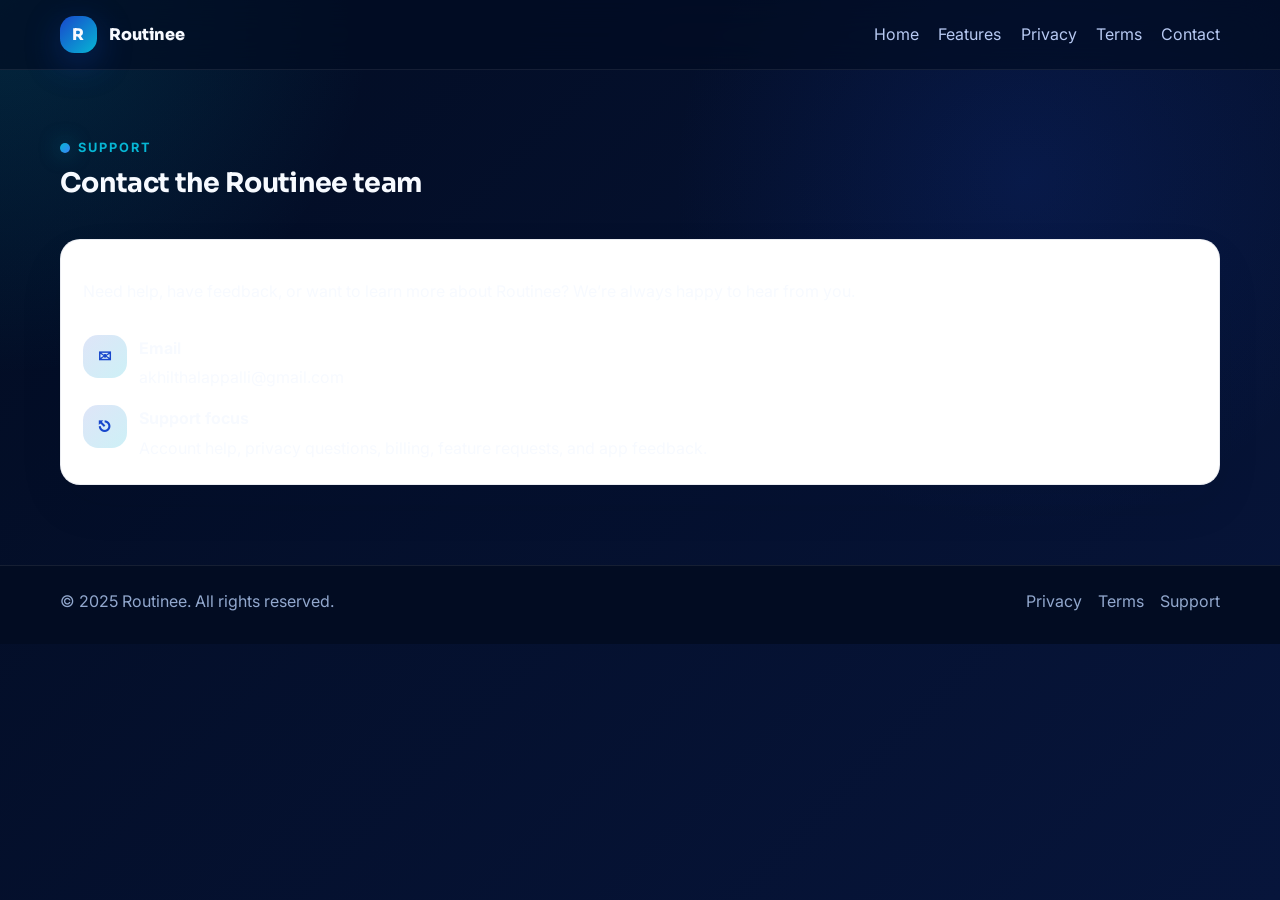
==== contact.html @ bcd4e1c2 "Initial commit" ====
<!DOCTYPE html>
<html lang="en">
  <head>
    <meta charset="UTF-8" />
    <meta name="viewport" content="width=device-width, initial-scale=1.0" />
    <title>Routinee — Contact</title>
    <link rel="preconnect" href="https://fonts.googleapis.com" />
    <link rel="preconnect" href="https://fonts.gstatic.com" crossorigin />
    <link href="https://fonts.googleapis.com/css2?family=Inter:wght@400;500;600;700;800&family=Sora:wght@600;700;800&display=swap" rel="stylesheet" />
    <link rel="stylesheet" href="style.css" />
  </head>
  <body>
    <header class="site-header">
      <div class="container nav">
        <a class="brand" href="index.html"><span class="brand-mark">R</span><span>Routinee</span></a>
        <button class="menu-toggle" aria-label="Toggle menu" aria-expanded="false">☰</button>
        <nav class="nav-links">
          <a href="index.html">Home</a>
          <a href="features.html">Features</a>
          <a href="privacy.html">Privacy</a>
          <a href="terms.html">Terms</a>
          <a href="contact.html">Contact</a>
        </nav>
      </div>
    </header>

    <main class="page-shell">
      <section class="container">
        <div class="section-head reveal">
          <div>
            <span class="eyebrow">Support</span>
            <h2>Contact the Routinee team</h2>
          </div>
        </div>
        <div class="contact-card reveal">
          <p>Need help, have feedback, or want to learn more about Routinee? We’re always happy to hear from you.</p>
          <div class="contact-item">
            <span class="icon-bubble">✉</span>
            <div>
              <strong>Email</strong>
              <a href="mailto:akhilthalappalli@gmail.com">akhilthalappalli@gmail.com</a>
            </div>
          </div>
          <div class="contact-item">
            <span class="icon-bubble">⎋</span>
            <div>
              <strong>Support focus</strong>
              <span>Account help, privacy questions, billing, feature requests, and app feedback.</span>
            </div>
          </div>
        </div>
      </section>
    </main>

    <footer class="footer">
      <div class="container footer-row">
        <div>© 2025 Routinee. All rights reserved.</div>
        <div class="footer-links"><a href="privacy.html">Privacy</a><a href="terms.html">Terms</a><a href="contact.html">Support</a></div>
      </div>
    </footer>

    <script src="script.js"></script>
  </body>
</html>
---- style.css ----
:root {
  --navy-950: #020c22;
  --navy-900: #07153b;
  --navy-800: #0a2156;
  --blue-700: #1847cc;
  --blue-500: #3b82f6;
  --cyan-500: #06b6d4;
  --sky: #f0f4ff;
  --text: #f7faff;
  --muted: #b7c9f2;
  --panel: rgba(255,255,255,0.1);
  --panel-strong: rgba(255,255,255,0.16);
  --border: rgba(255,255,255,0.16);
  --shadow: 0 25px 70px rgba(2,12,34,0.26);
}

* { box-sizing: border-box; }
html { scroll-behavior: smooth; }
body {
  margin: 0;
  font-family: 'Inter', sans-serif;
  color: var(--text);
  background:
    radial-gradient(circle at top left, rgba(6,182,212,0.16), transparent 24%),
    radial-gradient(circle at 80% 20%, rgba(24,71,204,0.16), transparent 28%),
    linear-gradient(135deg, var(--navy-950), var(--navy-900));
  line-height: 1.7;
  min-height: 100vh;
}
a { color: inherit; text-decoration: none; }
img { display: block; max-width: 100%; }
button { font: inherit; }
.container { width: min(1160px, calc(100% - 2rem)); margin: 0 auto; }
.section { padding: 5.5rem 0; }
.section-head { display: flex; justify-content: space-between; align-items: end; gap: 1rem; margin-bottom: 2rem; }
.section-head h2 { margin: 0; font-family: 'Sora', sans-serif; font-size: clamp(1.5rem, 2.1vw, 2.1rem); letter-spacing: -0.025em; }
.eyebrow {
  display: inline-flex; align-items: center; gap: 0.5rem;
  font-size: 0.8rem; letter-spacing: 0.16em; text-transform: uppercase;
  color: var(--cyan-500); font-weight: 700;
}
.eyebrow::before {
  content: ''; width: 10px; height: 10px; border-radius: 999px;
  background: linear-gradient(135deg, var(--cyan-500), var(--blue-500));
  box-shadow: 0 0 20px rgba(6,182,212,0.5);
}
.site-header {
  position: sticky; top: 0; z-index: 1000;
  backdrop-filter: blur(20px);
  background: rgba(2,12,34,0.68);
  border-bottom: 1px solid rgba(255,255,255,0.08);
}
.nav {
  display: flex; align-items: center; justify-content: space-between; gap: 1rem;
  padding: 1rem 0;
}
.brand { display: flex; align-items: center; gap: 0.75rem; font-weight: 800; font-family: 'Sora', sans-serif; }
.brand-mark {
  width: 2.3rem; height: 2.3rem; border-radius: 0.9rem; display: grid; place-items: center;
  background: linear-gradient(135deg, var(--blue-700), var(--cyan-500));
  box-shadow: 0 10px 35px rgba(24,71,204,0.35);
}
.nav-links { display: flex; gap: 1.2rem; color: var(--muted); align-items: center; }
.nav-links a:hover, .nav-links a:focus-visible { color: white; }
.menu-toggle { display: none; border: 0; background: transparent; color: white; font-size: 1.15rem; }
.hero {
  position: relative; overflow: hidden; min-height: 100vh; display: grid; align-items: center;
  background:
    radial-gradient(circle at 16% 18%, rgba(6,182,212,0.18), transparent 25%),
    radial-gradient(circle at 86% 8%, rgba(59,130,246,0.18), transparent 28%),
    linear-gradient(145deg, rgba(2,12,34,0.98), rgba(10,33,86,0.95));
}
.hero::before, .hero::after {
  content: ''; position: absolute; border-radius: 50%; filter: blur(1px); pointer-events: none; opacity: 0.8;
  animation: floatOrb 16s ease-in-out infinite alternate;
}
.hero::before {
  width: 30rem; height: 30rem; left: -10rem; top: -5rem;
  background: radial-gradient(circle, rgba(59,130,246,0.28), transparent 64%);
}
.hero::after {
  width: 22rem; height: 22rem; right: -8rem; bottom: 1rem;
  background: radial-gradient(circle, rgba(6,182,212,0.22), transparent 65%);
  animation-duration: 19s;
}
.hero-grid {
  position: relative; z-index: 2; display: grid; gap: 2rem; align-items: center; padding: 5rem 0 5.7rem;
}
.hero-copy h1 {
  margin: 0.2rem 0 1rem; font-family: 'Sora', sans-serif; font-size: clamp(3rem, 7vw, 5.6rem);
  line-height: 0.95; letter-spacing: -0.045em;
}
.hero-copy p { margin: 0; font-size: clamp(1.02rem, 2.2vw, 1.24rem); max-width: 44rem; color: var(--muted); }
.hero-actions { display: flex; flex-wrap: wrap; gap: 1rem; margin-top: 1.8rem; }
.btn {
  display: inline-flex; align-items: center; justify-content: center; gap: 0.75rem;
  padding: 0.95rem 1.25rem; border-radius: 999px; border: 1px solid transparent;
  font-weight: 700; transition: transform 180ms ease, box-shadow 180ms ease, border-color 180ms ease;
}
.btn:hover { transform: translateY(-2px); }
.btn-primary {
  color: white; background: linear-gradient(135deg, var(--blue-700), var(--cyan-500));
  box-shadow: 0 20px 45px rgba(24,71,204,0.28);
}
.btn-secondary {
  color: white; background: rgba(255,255,255,0.06); border-color: rgba(255,255,255,0.14);
}
.play-badge {
  display: inline-flex; align-items: center; gap: 0.8rem; padding: 0.85rem 1rem;
  border-radius: 999px; background: linear-gradient(135deg, rgba(255,255,255,0.12), rgba(255,255,255,0.04));
  border: 1px solid rgba(255,255,255,0.12);
  box-shadow: inset 0 1px 0 rgba(255,255,255,0.14), 0 16px 40px rgba(2,12,34,0.22);
}
.play-icon {
  width: 2.25rem; height: 2.25rem; border-radius: 50%; display: grid; place-items: center;
  background: linear-gradient(135deg, var(--blue-700), var(--cyan-500));
}
.hero-panel {
  position: relative; border-radius: 1.6rem; padding: 1rem; background: linear-gradient(145deg, rgba(255,255,255,0.13), rgba(255,255,255,0.04));
  border: 1px solid var(--border); box-shadow: var(--shadow); backdrop-filter: blur(16px);
}
.hero-panel::before {
  content: ''; position: absolute; inset: -1px; border-radius: inherit; padding: 1px;
  background: linear-gradient(135deg, rgba(255,255,255,0.25), transparent 40%, rgba(6,182,212,0.22));
  -webkit-mask: linear-gradient(#fff 0 0) content-box, linear-gradient(#fff 0 0);
  -webkit-mask-composite: xor; mask-composite: exclude;
}
.hero-screen {
  background: linear-gradient(180deg, rgba(255,255,255,0.07), rgba(255,255,255,0.03));
  border-radius: 1.2rem; overflow: hidden; border: 1px solid rgba(255,255,255,0.08);
}
.screen-top { padding: 1rem 1.1rem; border-bottom: 1px solid rgba(255,255,255,0.08); color: var(--muted); }
.screen-body { padding: 1rem; display: grid; gap: 0.8rem; }
.stat-card {
  border-radius: 1rem; padding: 0.95rem; background: rgba(255,255,255,0.08); border: 1px solid rgba(255,255,255,0.08);
}
.stat-card strong { display: block; margin-bottom: 0.2rem; }
.stat-card small { color: var(--muted); }
.floating-chip {
  position: absolute; right: -0.8rem; bottom: -0.8rem; width: 8.2rem; padding: 0.9rem; border-radius: 1rem;
  background: rgba(255,255,255,0.14); border: 1px solid rgba(255,255,255,0.12); backdrop-filter: blur(14px);
  box-shadow: 0 20px 45px rgba(2,12,34,0.2);
}
.dot-grid {
  position: absolute; inset: 0; background-image: radial-gradient(rgba(255,255,255,0.16) 1px, transparent 1px);
  background-size: 16px 16px; mask-image: linear-gradient(180deg, rgba(0,0,0,0.55), transparent 90%); opacity: 0.35; pointer-events: none;
}
.surface { background: var(--sky); color: var(--navy-950); }
.surface .section-head h2, .surface .section-head p, .surface .card h3, .surface .card p, .surface .legal-card h3, .surface .legal-card p, .surface .legal-card li, .surface .contact-card p, .surface .contact-card span { color: var(--navy-950); }
.grid { display: grid; gap: 1rem; }
.card, .legal-card, .contact-card {
  background: white; border: 1px solid rgba(10,33,86,0.08); border-radius: 1.25rem; padding: 1.4rem;
  box-shadow: 0 20px 50px rgba(2,12,34,0.06);
}
.card { position: relative; overflow: hidden; }
.card::before {
  content: ''; position: absolute; inset: auto auto -24px -20px; width: 120px;height: 120px; background: radial-gradient(circle, rgba(6,182,212,0.16), transparent 64%);
}
.card h3 { margin: 0.4rem 0 0.5rem; font-family: 'Sora', sans-serif; font-size: 1.1rem; }
.card p { margin: 0; color: #496081; }
.icon-bubble {
  width: 2.7rem; height: 2.7rem; border-radius: 0.95rem; display: grid; place-items: center;
  background: linear-gradient(135deg, rgba(24,71,204,0.14), rgba(6,182,212,0.2)); color: var(--blue-700); font-weight: 800;
}
.page-shell { padding: 4rem 0 5rem; }
.page-hero {
  padding: 3.6rem 0 2rem; position: relative; overflow: hidden;
}
.page-hero .hero-copy { max-width: 720px; }
.page-hero::before {
  content: ''; position: absolute; inset: auto auto -80px -80px; width: 240px; height: 240px; border-radius: 50%;
  background: radial-gradient(circle, rgba(6,182,212,0.18), transparent 62%);
}
.page-panel {
  margin-top: 1.4rem; padding: 1.4rem; border-radius: 1.4rem; background: rgba(255,255,255,0.08); border: 1px solid rgba(255,255,255,0.1);
  backdrop-filter: blur(16px);
}
.legal-card h3 { margin-top: 0; margin-bottom: 0.7rem; font-family: 'Sora', sans-serif; }
.legal-card h4 { margin: 1rem 0 0.4rem; color: var(--navy-900); }
.legal-card p, .legal-card li { color: #3e5167; }
.legal-card ul, .legal-card ol { padding-left: 1.2rem; }
.legal-card li + li { margin-top: 0.45rem; }
.contact-card { display: grid; gap: 0.85rem; }
.contact-item { display: flex; gap: 0.8rem; align-items: start; }
.contact-item strong { display: block; margin-bottom: 0.15rem; }
.footer {
  padding: 1.35rem 0 1.8rem; color: #92a8ce; border-top: 1px solid rgba(255,255,255,0.08); background: var(--navy-950);
}
.footer-row { display: flex; flex-wrap: wrap; justify-content: space-between; gap: 0.8rem; align-items: center; }
.footer-links { display: flex; flex-wrap: wrap; gap: 1rem; }
.reveal { opacity: 0; transform: translateY(24px); transition: opacity 600ms ease, transform 600ms ease; }
.reveal.is-visible { opacity: 1; transform: translateY(0); }
@keyframes floatOrb { from { transform: translate3d(0,0,0) scale(1); } to { transform: translate3d(24px,-20px,0) scale(1.04); } }
@media (min-width: 760px) {
  .hero-grid { grid-template-columns: 1.05fr 0.95fr; }
  .grid-2 { grid-template-columns: repeat(2, minmax(0, 1fr)); }
  .grid-3 { grid-template-columns: repeat(3, minmax(0, 1fr)); }
}
@media (max-width: 760px) {
  .menu-toggle { display: inline-grid; place-items: center; }
  .nav-links {
    position: absolute; top: 100%; left: 1rem; right: 1rem; display: none; flex-direction: column; align-items: flex-start;
    padding: 1rem; background: rgba(2,12,34,0.97); border: 1px solid rgba(255,255,255,0.12); border-radius: 1rem; box-shadow: var(--shadow);
  }
  .nav-links.is-open { display: flex; }
  .hero { min-height: auto; }
  .hero-grid { padding-top: 3.8rem; }
}
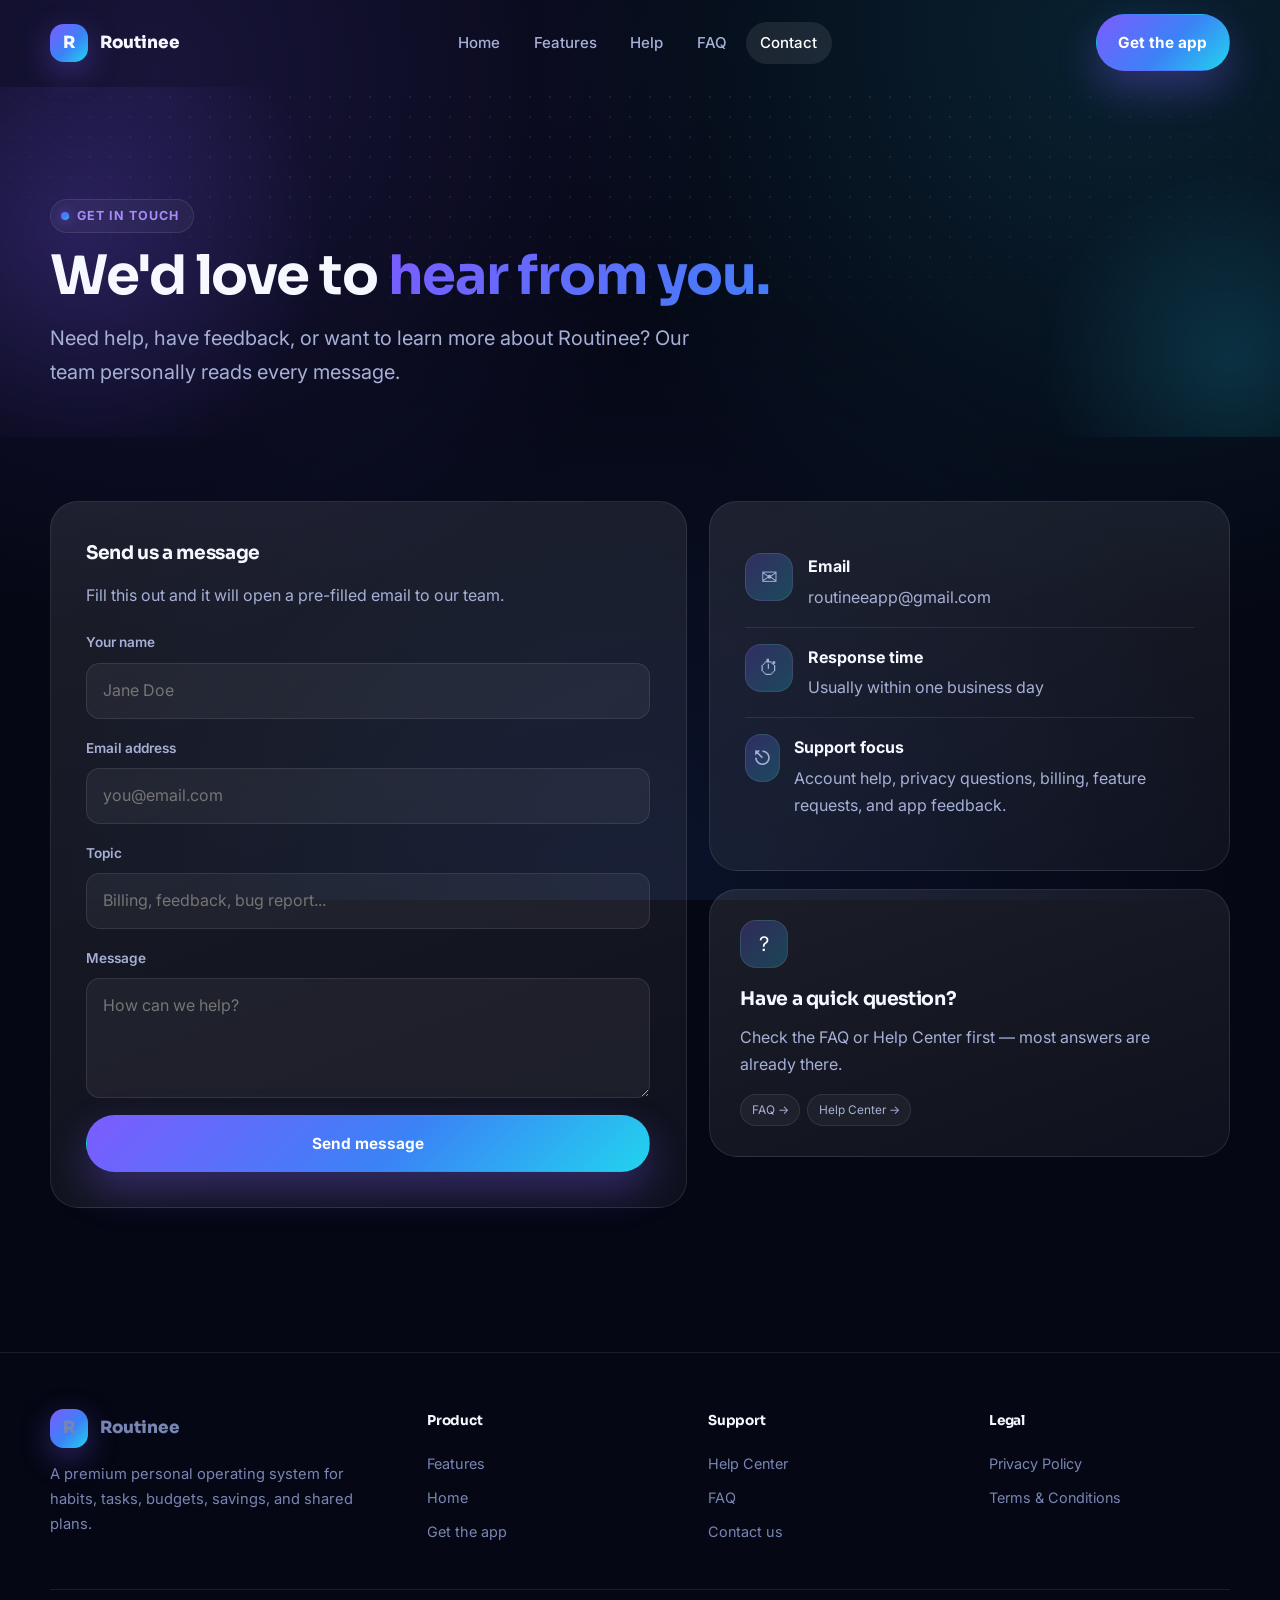
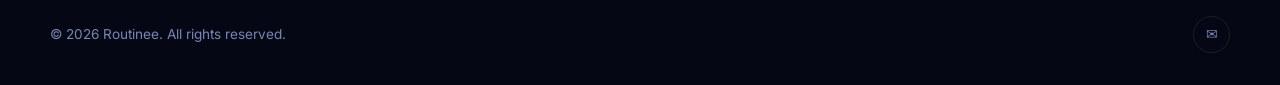
==== commit 2c969c79: "new" ====
--- a/contact.html
+++ b/contact.html
@@ -3,6 +3,7 @@
   <head>
     <meta charset="UTF-8" />
     <meta name="viewport" content="width=device-width, initial-scale=1.0" />
+    <meta name="description" content="Contact the Routinee team for support, feedback, or feature requests." />
     <title>Routinee — Contact</title>
     <link rel="preconnect" href="https://fonts.googleapis.com" />
     <link rel="preconnect" href="https://fonts.gstatic.com" crossorigin />
@@ -10,42 +11,99 @@
     <link rel="stylesheet" href="style.css" />
   </head>
   <body>
+    <div class="scroll-progress"></div>
+
     <header class="site-header">
       <div class="container nav">
         <a class="brand" href="index.html"><span class="brand-mark">R</span><span>Routinee</span></a>
-        <button class="menu-toggle" aria-label="Toggle menu" aria-expanded="false">☰</button>
         <nav class="nav-links">
           <a href="index.html">Home</a>
           <a href="features.html">Features</a>
-          <a href="privacy.html">Privacy</a>
-          <a href="terms.html">Terms</a>
+          <a href="help.html">Help</a>
+          <a href="faq.html">FAQ</a>
           <a href="contact.html">Contact</a>
         </nav>
+        <div class="nav-cta">
+          <a class="btn btn-primary" href="contact.html">Get the app</a>
+        </div>
+        <button class="menu-toggle" aria-label="Toggle menu" aria-expanded="false"><span></span></button>
       </div>
     </header>
 
     <main class="page-shell">
-      <section class="container">
-        <div class="section-head reveal">
-          <div>
-            <span class="eyebrow">Support</span>
-            <h2>Contact the Routinee team</h2>
+      <section class="page-hero">
+        <span class="hero-orb o1"></span>
+        <span class="hero-orb o2"></span>
+        <div class="dot-grid"></div>
+        <div class="container">
+          <div class="hero-copy reveal">
+            <span class="eyebrow">Get in touch</span>
+            <h1>We'd love to <span class="gradient-text">hear from you.</span></h1>
+            <p class="lede">Need help, have feedback, or want to learn more about Routinee? Our team personally reads every message.</p>
           </div>
         </div>
-        <div class="contact-card reveal">
-          <p>Need help, have feedback, or want to learn more about Routinee? We’re always happy to hear from you.</p>
-          <div class="contact-item">
-            <span class="icon-bubble">✉</span>
-            <div>
-              <strong>Email</strong>
-              <a href="mailto:akhilthalappalli@gmail.com">akhilthalappalli@gmail.com</a>
+      </section>
+
+      <section class="section section-tight">
+        <div class="container">
+          <div class="contact-grid">
+            <div class="legal-card reveal">
+              <h3>Send us a message</h3>
+              <p style="color:var(--muted); margin:0 0 1.4rem;">Fill this out and it will open a pre-filled email to our team.</p>
+              <form id="contactForm" action="mailto:routineeapp@gmail.com" method="post" enctype="text/plain">
+                <div class="form-field">
+                  <label for="name">Your name</label>
+                  <input id="name" name="name" type="text" placeholder="Jane Doe" required />
+                </div>
+                <div class="form-field">
+                  <label for="email">Email address</label>
+                  <input id="email" name="email" type="email" placeholder="you@email.com" required />
+                </div>
+                <div class="form-field">
+                  <label for="topic">Topic</label>
+                  <input id="topic" name="topic" type="text" placeholder="Billing, feedback, bug report..." />
+                </div>
+                <div class="form-field">
+                  <label for="message">Message</label>
+                  <textarea id="message" name="message" placeholder="How can we help?" required></textarea>
+                </div>
+                <button class="btn btn-primary btn-block" type="submit">Send message</button>
+              </form>
             </div>
-          </div>
-          <div class="contact-item">
-            <span class="icon-bubble">⎋</span>
-            <div>
-              <strong>Support focus</strong>
-              <span>Account help, privacy questions, billing, feature requests, and app feedback.</span>
+
+            <div class="reveal" style="--delay:80ms; display:grid; gap:1.1rem; align-content:start;">
+              <div class="contact-card">
+                <div class="contact-item">
+                  <span class="icon-bubble">✉</span>
+                  <div>
+                    <strong>Email</strong>
+                    <a href="mailto:routineeapp@gmail.com">routineeapp@gmail.com</a>
+                  </div>
+                </div>
+                <div class="contact-item">
+                  <span class="icon-bubble">⏱</span>
+                  <div>
+                    <strong>Response time</strong>
+                    <span>Usually within one business day</span>
+                  </div>
+                </div>
+                <div class="contact-item">
+                  <span class="icon-bubble">⎋</span>
+                  <div>
+                    <strong>Support focus</strong>
+                    <span>Account help, privacy questions, billing, feature requests, and app feedback.</span>
+                  </div>
+                </div>
+              </div>
+              <div class="card">
+                <div class="icon-bubble">?</div>
+                <h3>Have a quick question?</h3>
+                <p>Check the FAQ or Help Center first — most answers are already there.</p>
+                <div class="tag-row">
+                  <a class="tag" href="faq.html">FAQ →</a>
+                  <a class="tag" href="help.html">Help Center →</a>
+                </div>
+              </div>
             </div>
           </div>
         </div>
@@ -53,9 +111,34 @@
     </main>
 
     <footer class="footer">
-      <div class="container footer-row">
-        <div>© 2025 Routinee. All rights reserved.</div>
-        <div class="footer-links"><a href="privacy.html">Privacy</a><a href="terms.html">Terms</a><a href="contact.html">Support</a></div>
+      <div class="container">
+        <div class="footer-top">
+          <div class="footer-brand">
+            <a class="brand" href="index.html"><span class="brand-mark">R</span><span>Routinee</span></a>
+            <p>A premium personal operating system for habits, tasks, budgets, savings, and shared plans.</p>
+          </div>
+          <div class="footer-col">
+            <h4>Product</h4>
+            <a href="features.html">Features</a>
+            <a href="index.html">Home</a>
+            <a href="contact.html">Get the app</a>
+          </div>
+          <div class="footer-col">
+            <h4>Support</h4>
+            <a href="help.html">Help Center</a>
+            <a href="faq.html">FAQ</a>
+            <a href="contact.html">Contact us</a>
+          </div>
+          <div class="footer-col">
+            <h4>Legal</h4>
+            <a href="privacy.html">Privacy Policy</a>
+            <a href="terms.html">Terms & Conditions</a>
+          </div>
+        </div>
+        <div class="footer-bottom">
+          <div>© 2026 Routinee. All rights reserved.</div>
+          <div class="footer-social"><a href="mailto:routineeapp@gmail.com" aria-label="Email">✉</a></div>
+        </div>
       </div>
     </footer>
 
--- a/style.css
+++ b/style.css
@@ -1,208 +1,507 @@
+/* ============================================================
+   Routinee — Premium Design System
+   ============================================================ */
+
 :root {
-  --navy-950: #020c22;
-  --navy-900: #07153b;
-  --navy-800: #0a2156;
-  --blue-700: #1847cc;
-  --blue-500: #3b82f6;
-  --cyan-500: #06b6d4;
-  --sky: #f0f4ff;
-  --text: #f7faff;
-  --muted: #b7c9f2;
-  --panel: rgba(255,255,255,0.1);
-  --panel-strong: rgba(255,255,255,0.16);
-  --border: rgba(255,255,255,0.16);
-  --shadow: 0 25px 70px rgba(2,12,34,0.26);
+  --bg-0: #050714;
+  --bg-1: #090c1f;
+  --bg-2: #0d1128;
+  --ink: #f6f8ff;
+  --muted: #a6b0d6;
+  --muted-2: #7986b3;
+  --violet: #7c5cff;
+  --violet-2: #a78bfa;
+  --blue: #3b82f6;
+  --cyan: #22d3ee;
+  --pink: #f472b6;
+  --amber: #fbbf24;
+  --border: rgba(255, 255, 255, 0.09);
+  --border-strong: rgba(255, 255, 255, 0.18);
+  --glass: rgba(255, 255, 255, 0.045);
+  --glass-strong: rgba(255, 255, 255, 0.09);
+  --shadow-lg: 0 30px 90px rgba(3, 5, 16, 0.55);
+  --shadow-md: 0 16px 46px rgba(3, 5, 16, 0.4);
+  --grad-brand: linear-gradient(135deg, var(--violet), var(--blue) 55%, var(--cyan));
+  --grad-brand-2: linear-gradient(135deg, var(--pink), var(--violet) 60%, var(--blue));
+  --ease-out: cubic-bezier(0.16, 1, 0.3, 1);
+  --ease-spring: cubic-bezier(0.34, 1.56, 0.64, 1);
+  --radius-lg: 1.75rem;
+  --radius-md: 1.15rem;
+  --radius-sm: 0.7rem;
 }
 
 * { box-sizing: border-box; }
-html { scroll-behavior: smooth; }
+html {
+  scroll-behavior: smooth;
+  color-scheme: dark;
+}
+@media (prefers-reduced-motion: reduce) {
+  html { scroll-behavior: auto; }
+  *, *::before, *::after { animation-duration: 0.001ms !important; animation-iteration-count: 1 !important; transition-duration: 0.001ms !important; }
+}
+
 body {
   margin: 0;
-  font-family: 'Inter', sans-serif;
-  color: var(--text);
-  background:
-    radial-gradient(circle at top left, rgba(6,182,212,0.16), transparent 24%),
-    radial-gradient(circle at 80% 20%, rgba(24,71,204,0.16), transparent 28%),
-    linear-gradient(135deg, var(--navy-950), var(--navy-900));
+  font-family: "Inter", sans-serif;
+  color: var(--ink);
+  background: var(--bg-0);
+  background-image:
+    radial-gradient(circle at 12% 8%, rgba(124, 92, 255, 0.16), transparent 40%),
+    radial-gradient(circle at 88% 4%, rgba(34, 211, 238, 0.13), transparent 42%),
+    radial-gradient(circle at 50% 100%, rgba(59, 130, 246, 0.1), transparent 55%);
+  background-attachment: fixed;
   line-height: 1.7;
   min-height: 100vh;
+  -webkit-font-smoothing: antialiased;
+  overflow-x: hidden;
 }
 a { color: inherit; text-decoration: none; }
 img { display: block; max-width: 100%; }
-button { font: inherit; }
-.container { width: min(1160px, calc(100% - 2rem)); margin: 0 auto; }
-.section { padding: 5.5rem 0; }
-.section-head { display: flex; justify-content: space-between; align-items: end; gap: 1rem; margin-bottom: 2rem; }
-.section-head h2 { margin: 0; font-family: 'Sora', sans-serif; font-size: clamp(1.5rem, 2.1vw, 2.1rem); letter-spacing: -0.025em; }
-.eyebrow {
-  display: inline-flex; align-items: center; gap: 0.5rem;
-  font-size: 0.8rem; letter-spacing: 0.16em; text-transform: uppercase;
-  color: var(--cyan-500); font-weight: 700;
-}
-.eyebrow::before {
-  content: ''; width: 10px; height: 10px; border-radius: 999px;
-  background: linear-gradient(135deg, var(--cyan-500), var(--blue-500));
-  box-shadow: 0 0 20px rgba(6,182,212,0.5);
-}
+button { font: inherit; cursor: pointer; }
+ul { list-style: none; margin: 0; padding: 0; }
+h1, h2, h3, h4 { font-family: "Sora", sans-serif; letter-spacing: -0.02em; margin: 0; }
+
+.container { width: min(1180px, calc(100% - 2.4rem)); margin: 0 auto; }
+.container-narrow { width: min(820px, calc(100% - 2.4rem)); margin: 0 auto; }
+
+::selection { background: rgba(124, 92, 255, 0.35); color: #fff; }
+
+/* Scrollbar */
+::-webkit-scrollbar { width: 10px; }
+::-webkit-scrollbar-track { background: var(--bg-0); }
+::-webkit-scrollbar-thumb { background: linear-gradient(var(--violet), var(--blue)); border-radius: 99px; }
+
+/* ---------- Scroll progress ---------- */
+.scroll-progress {
+  position: fixed; top: 0; left: 0; height: 3px; width: 0%;
+  background: var(--grad-brand); z-index: 2000; transition: width 80ms linear;
+  box-shadow: 0 0 12px rgba(124, 92, 255, 0.7);
+}
+
+/* ---------- Cursor glow ---------- */
+.cursor-glow {
+  position: fixed; width: 480px; height: 480px; border-radius: 50%;
+  background: radial-gradient(circle, rgba(124, 92, 255, 0.16), transparent 70%);
+  pointer-events: none; z-index: 1; transform: translate(-50%, -50%);
+  transition: opacity 300ms ease; opacity: 0; will-change: transform;
+}
+.cursor-glow.is-active { opacity: 1; }
+@media (max-width: 900px), (hover: none) { .cursor-glow { display: none; } }
+
+/* ============ Header / Nav ============ */
 .site-header {
   position: sticky; top: 0; z-index: 1000;
-  backdrop-filter: blur(20px);
-  background: rgba(2,12,34,0.68);
-  border-bottom: 1px solid rgba(255,255,255,0.08);
-}
-.nav {
-  display: flex; align-items: center; justify-content: space-between; gap: 1rem;
-  padding: 1rem 0;
-}
-.brand { display: flex; align-items: center; gap: 0.75rem; font-weight: 800; font-family: 'Sora', sans-serif; }
+  padding: 0.9rem 0;
+  transition: background 300ms ease, border-color 300ms ease, padding 300ms ease;
+  border-bottom: 1px solid transparent;
+}
+.site-header.is-scrolled {
+  background: rgba(5, 7, 20, 0.72);
+  backdrop-filter: blur(20px) saturate(140%);
+  border-bottom-color: var(--border);
+  padding: 0.6rem 0;
+}
+.nav { display: flex; align-items: center; justify-content: space-between; gap: 1rem; }
+.brand { display: flex; align-items: center; gap: 0.7rem; font-weight: 800; font-family: "Sora", sans-serif; font-size: 1.05rem; }
 .brand-mark {
-  width: 2.3rem; height: 2.3rem; border-radius: 0.9rem; display: grid; place-items: center;
-  background: linear-gradient(135deg, var(--blue-700), var(--cyan-500));
-  box-shadow: 0 10px 35px rgba(24,71,204,0.35);
-}
-.nav-links { display: flex; gap: 1.2rem; color: var(--muted); align-items: center; }
-.nav-links a:hover, .nav-links a:focus-visible { color: white; }
-.menu-toggle { display: none; border: 0; background: transparent; color: white; font-size: 1.15rem; }
+  width: 2.4rem; height: 2.4rem; border-radius: 0.85rem; display: grid; place-items: center;
+  background: var(--grad-brand); box-shadow: 0 10px 30px rgba(124, 92, 255, 0.35);
+  font-family: "Sora", sans-serif; font-weight: 800; position: relative; overflow: hidden;
+}
+.brand-mark::after {
+  content: ""; position: absolute; inset: 0;
+  background: linear-gradient(120deg, transparent 30%, rgba(255, 255, 255, 0.5), transparent 70%);
+  transform: translateX(-120%); animation: shine 4.5s ease-in-out infinite;
+}
+@keyframes shine { 0%, 60% { transform: translateX(-120%); } 100% { transform: translateX(120%); } }
+
+.nav-links { display: flex; gap: 0.3rem; color: var(--muted); align-items: center; }
+.nav-links a {
+  position: relative; padding: 0.5rem 0.9rem; border-radius: 99px; font-size: 0.94rem; font-weight: 500;
+  transition: color 200ms ease, background 200ms ease;
+}
+.nav-links a:hover, .nav-links a:focus-visible { color: #fff; background: var(--glass); }
+.nav-links a.is-active { color: #fff; background: var(--glass-strong); }
+.nav-cta { display: flex; align-items: center; gap: 0.6rem; }
+.menu-toggle {
+  display: none; border: 1px solid var(--border); background: var(--glass); color: white;
+  width: 2.6rem; height: 2.6rem; border-radius: 0.75rem; position: relative;
+}
+.menu-toggle span, .menu-toggle::before, .menu-toggle::after {
+  content: ""; position: absolute; left: 25%; right: 25%; height: 2px; background: currentColor; border-radius: 2px;
+  transition: transform 250ms var(--ease-out), opacity 200ms ease;
+}
+.menu-toggle::before { top: 34%; }
+.menu-toggle span { top: 50%; transform: translateY(-50%); }
+.menu-toggle::after { bottom: 34%; }
+.menu-toggle[aria-expanded="true"]::before { transform: translateY(6px) rotate(45deg); }
+.menu-toggle[aria-expanded="true"] span { opacity: 0; }
+.menu-toggle[aria-expanded="true"]::after { transform: translateY(-6px) rotate(-45deg); }
+
+/* ============ Buttons ============ */
+.btn {
+  display: inline-flex; align-items: center; justify-content: center; gap: 0.65rem;
+  padding: 0.9rem 1.35rem; border-radius: 99px; border: 1px solid transparent;
+  font-weight: 700; font-size: 0.96rem; transition: transform 220ms var(--ease-spring), box-shadow 250ms ease, border-color 200ms ease, background 200ms ease;
+  position: relative; white-space: nowrap;
+}
+.btn:active { transform: scale(0.97); }
+.btn-primary {
+  color: #fff; background: var(--grad-brand); box-shadow: 0 18px 40px rgba(124, 92, 255, 0.32);
+}
+.btn-primary:hover { transform: translateY(-3px); box-shadow: 0 22px 50px rgba(124, 92, 255, 0.45); }
+.btn-secondary { color: #fff; background: var(--glass); border-color: var(--border-strong); backdrop-filter: blur(10px); }
+.btn-secondary:hover { background: var(--glass-strong); transform: translateY(-3px); }
+.btn-ghost { color: var(--muted); padding: 0.9rem 1rem; }
+.btn-ghost:hover { color: #fff; }
+.btn-block { width: 100%; }
+.play-badge {
+  display: inline-flex; align-items: center; gap: 0.7rem; padding: 0.15rem 0.15rem 0.15rem 0.9rem;
+}
+.play-icon {
+  width: 2.1rem; height: 2.1rem; border-radius: 50%; display: grid; place-items: center;
+  background: rgba(255, 255, 255, 0.18); font-size: 0.8rem;
+}
+
+/* ============ Eyebrow / labels ============ */
+.eyebrow {
+  display: inline-flex; align-items: center; gap: 0.55rem; padding: 0.35rem 0.85rem 0.35rem 0.6rem;
+  border-radius: 99px; background: var(--glass); border: 1px solid var(--border);
+  font-size: 0.78rem; letter-spacing: 0.08em; text-transform: uppercase; color: var(--violet-2); font-weight: 700;
+}
+.eyebrow::before {
+  content: ""; width: 8px; height: 8px; border-radius: 99px; background: var(--grad-brand);
+  box-shadow: 0 0 12px rgba(124, 92, 255, 0.8); animation: pulse 2.4s ease-in-out infinite;
+}
+@keyframes pulse { 0%, 100% { opacity: 1; transform: scale(1); } 50% { opacity: 0.5; transform: scale(0.8); } }
+
+/* ============ Hero ============ */
 .hero {
-  position: relative; overflow: hidden; min-height: 100vh; display: grid; align-items: center;
-  background:
-    radial-gradient(circle at 16% 18%, rgba(6,182,212,0.18), transparent 25%),
-    radial-gradient(circle at 86% 8%, rgba(59,130,246,0.18), transparent 28%),
-    linear-gradient(145deg, rgba(2,12,34,0.98), rgba(10,33,86,0.95));
-}
-.hero::before, .hero::after {
-  content: ''; position: absolute; border-radius: 50%; filter: blur(1px); pointer-events: none; opacity: 0.8;
-  animation: floatOrb 16s ease-in-out infinite alternate;
-}
-.hero::before {
-  width: 30rem; height: 30rem; left: -10rem; top: -5rem;
-  background: radial-gradient(circle, rgba(59,130,246,0.28), transparent 64%);
-}
-.hero::after {
-  width: 22rem; height: 22rem; right: -8rem; bottom: 1rem;
-  background: radial-gradient(circle, rgba(6,182,212,0.22), transparent 65%);
-  animation-duration: 19s;
-}
-.hero-grid {
-  position: relative; z-index: 2; display: grid; gap: 2rem; align-items: center; padding: 5rem 0 5.7rem;
-}
+  position: relative; overflow: hidden; padding: 7.5rem 0 6rem; display: grid; align-items: center;
+}
+.hero-orb {
+  position: absolute; border-radius: 50%; filter: blur(10px); pointer-events: none; opacity: 0.55; z-index: 0;
+  animation: floatOrb 18s ease-in-out infinite alternate;
+}
+.hero-orb.o1 { width: 34rem; height: 34rem; left: -12rem; top: -8rem; background: radial-gradient(circle, rgba(124, 92, 255, 0.4), transparent 65%); }
+.hero-orb.o2 { width: 26rem; height: 26rem; right: -10rem; top: 4rem; background: radial-gradient(circle, rgba(34, 211, 238, 0.3), transparent 65%); animation-duration: 22s; }
+.hero-orb.o3 { width: 24rem; height: 24rem; left: 30%; bottom: -14rem; background: radial-gradient(circle, rgba(244, 114, 182, 0.25), transparent 65%); animation-duration: 26s; }
+@keyframes floatOrb { from { transform: translate3d(0, 0, 0) scale(1); } to { transform: translate3d(30px, -34px, 0) scale(1.08); } }
+
+.dot-grid {
+  position: absolute; inset: 0; z-index: 0;
+  background-image: radial-gradient(rgba(255, 255, 255, 0.14) 1px, transparent 1px);
+  background-size: 20px 20px; mask-image: radial-gradient(ellipse 70% 60% at 50% 20%, #000 40%, transparent 90%);
+  opacity: 0.5;
+}
+.hero-grid { position: relative; z-index: 2; display: grid; gap: 3rem; align-items: center; }
 .hero-copy h1 {
-  margin: 0.2rem 0 1rem; font-family: 'Sora', sans-serif; font-size: clamp(3rem, 7vw, 5.6rem);
-  line-height: 0.95; letter-spacing: -0.045em;
-}
-.hero-copy p { margin: 0; font-size: clamp(1.02rem, 2.2vw, 1.24rem); max-width: 44rem; color: var(--muted); }
-.hero-actions { display: flex; flex-wrap: wrap; gap: 1rem; margin-top: 1.8rem; }
-.btn {
-  display: inline-flex; align-items: center; justify-content: center; gap: 0.75rem;
-  padding: 0.95rem 1.25rem; border-radius: 999px; border: 1px solid transparent;
-  font-weight: 700; transition: transform 180ms ease, box-shadow 180ms ease, border-color 180ms ease;
-}
-.btn:hover { transform: translateY(-2px); }
-.btn-primary {
-  color: white; background: linear-gradient(135deg, var(--blue-700), var(--cyan-500));
-  box-shadow: 0 20px 45px rgba(24,71,204,0.28);
-}
-.btn-secondary {
-  color: white; background: rgba(255,255,255,0.06); border-color: rgba(255,255,255,0.14);
-}
-.play-badge {
-  display: inline-flex; align-items: center; gap: 0.8rem; padding: 0.85rem 1rem;
-  border-radius: 999px; background: linear-gradient(135deg, rgba(255,255,255,0.12), rgba(255,255,255,0.04));
-  border: 1px solid rgba(255,255,255,0.12);
-  box-shadow: inset 0 1px 0 rgba(255,255,255,0.14), 0 16px 40px rgba(2,12,34,0.22);
-}
-.play-icon {
-  width: 2.25rem; height: 2.25rem; border-radius: 50%; display: grid; place-items: center;
-  background: linear-gradient(135deg, var(--blue-700), var(--cyan-500));
-}
-.hero-panel {
-  position: relative; border-radius: 1.6rem; padding: 1rem; background: linear-gradient(145deg, rgba(255,255,255,0.13), rgba(255,255,255,0.04));
-  border: 1px solid var(--border); box-shadow: var(--shadow); backdrop-filter: blur(16px);
-}
-.hero-panel::before {
-  content: ''; position: absolute; inset: -1px; border-radius: inherit; padding: 1px;
-  background: linear-gradient(135deg, rgba(255,255,255,0.25), transparent 40%, rgba(6,182,212,0.22));
-  -webkit-mask: linear-gradient(#fff 0 0) content-box, linear-gradient(#fff 0 0);
-  -webkit-mask-composite: xor; mask-composite: exclude;
-}
-.hero-screen {
-  background: linear-gradient(180deg, rgba(255,255,255,0.07), rgba(255,255,255,0.03));
-  border-radius: 1.2rem; overflow: hidden; border: 1px solid rgba(255,255,255,0.08);
-}
-.screen-top { padding: 1rem 1.1rem; border-bottom: 1px solid rgba(255,255,255,0.08); color: var(--muted); }
-.screen-body { padding: 1rem; display: grid; gap: 0.8rem; }
-.stat-card {
-  border-radius: 1rem; padding: 0.95rem; background: rgba(255,255,255,0.08); border: 1px solid rgba(255,255,255,0.08);
-}
-.stat-card strong { display: block; margin-bottom: 0.2rem; }
-.stat-card small { color: var(--muted); }
+  font-size: clamp(2.8rem, 6.4vw, 5rem); line-height: 1; margin: 1rem 0 1.3rem;
+}
+.gradient-text {
+  background: var(--grad-brand); -webkit-background-clip: text; background-clip: text; color: transparent;
+  background-size: 200% 200%; animation: gradientShift 6s ease infinite;
+}
+@keyframes gradientShift { 0%, 100% { background-position: 0% 50%; } 50% { background-position: 100% 50%; } }
+.hero-copy p.lede { margin: 0; font-size: clamp(1.05rem, 1.7vw, 1.25rem); max-width: 40rem; color: var(--muted); }
+.hero-actions { display: flex; flex-wrap: wrap; gap: 1rem; margin-top: 2.2rem; }
+.hero-proof { display: flex; align-items: center; gap: 1rem; margin-top: 2.4rem; color: var(--muted-2); font-size: 0.88rem; }
+.hero-proof .stars { color: var(--amber); letter-spacing: 0.1em; }
+
+/* Phone / app mockup */
+.phone-wrap { position: relative; display: grid; place-items: center; perspective: 1400px; }
+.phone {
+  width: min(300px, 78vw); border-radius: 2.4rem; padding: 0.55rem;
+  background: linear-gradient(160deg, rgba(255, 255, 255, 0.18), rgba(255, 255, 255, 0.03));
+  border: 1px solid var(--border-strong); box-shadow: var(--shadow-lg);
+  transform: rotateY(-10deg) rotateX(4deg); transition: transform 400ms var(--ease-out);
+  will-change: transform;
+}
+.phone-wrap:hover .phone { transform: rotateY(-4deg) rotateX(2deg); }
+.phone-screen {
+  border-radius: 1.9rem; overflow: hidden; background: linear-gradient(180deg, #0d1128, #070915);
+  border: 1px solid rgba(255, 255, 255, 0.08); position: relative;
+}
+.phone-notch {
+  position: absolute; top: 0.5rem; left: 50%; transform: translateX(-50%); width: 34%; height: 1.1rem;
+  background: #04050c; border-radius: 99px; z-index: 3;
+}
+.phone-status { display: flex; justify-content: space-between; padding: 1.6rem 1.1rem 0.6rem; font-size: 0.7rem; color: var(--muted-2); }
+.phone-body { padding: 0.9rem 1rem 1.4rem; display: grid; gap: 0.7rem; }
+.phone-greet { font-family: "Sora", sans-serif; font-weight: 700; font-size: 1.05rem; margin-bottom: 0.15rem; }
+.phone-sub { color: var(--muted); font-size: 0.78rem; margin-bottom: 0.4rem; }
+.mini-card {
+  border-radius: 1rem; padding: 0.8rem 0.9rem; background: var(--glass); border: 1px solid var(--border);
+  display: flex; align-items: center; gap: 0.7rem; opacity: 0; animation: cardIn 600ms var(--ease-out) forwards;
+}
+.mini-card:nth-child(1) { animation-delay: 200ms; }
+.mini-card:nth-child(2) { animation-delay: 380ms; }
+.mini-card:nth-child(3) { animation-delay: 560ms; }
+@keyframes cardIn { from { opacity: 0; transform: translateY(14px); } to { opacity: 1; transform: translateY(0); } }
+.mini-icon {
+  width: 2.1rem; height: 2.1rem; border-radius: 0.7rem; display: grid; place-items: center; font-size: 1rem;
+  background: var(--grad-brand); flex-shrink: 0;
+}
+.mini-card strong { display: block; font-size: 0.85rem; }
+.mini-card small { color: var(--muted-2); font-size: 0.74rem; }
+.mini-progress { height: 5px; border-radius: 99px; background: rgba(255, 255, 255, 0.08); margin-top: 0.35rem; overflow: hidden; }
+.mini-progress > span { display: block; height: 100%; background: var(--grad-brand); border-radius: 99px; }
+
 .floating-chip {
-  position: absolute; right: -0.8rem; bottom: -0.8rem; width: 8.2rem; padding: 0.9rem; border-radius: 1rem;
-  background: rgba(255,255,255,0.14); border: 1px solid rgba(255,255,255,0.12); backdrop-filter: blur(14px);
-  box-shadow: 0 20px 45px rgba(2,12,34,0.2);
-}
-.dot-grid {
-  position: absolute; inset: 0; background-image: radial-gradient(rgba(255,255,255,0.16) 1px, transparent 1px);
-  background-size: 16px 16px; mask-image: linear-gradient(180deg, rgba(0,0,0,0.55), transparent 90%); opacity: 0.35; pointer-events: none;
-}
-.surface { background: var(--sky); color: var(--navy-950); }
-.surface .section-head h2, .surface .section-head p, .surface .card h3, .surface .card p, .surface .legal-card h3, .surface .legal-card p, .surface .legal-card li, .surface .contact-card p, .surface .contact-card span { color: var(--navy-950); }
-.grid { display: grid; gap: 1rem; }
-.card, .legal-card, .contact-card {
-  background: white; border: 1px solid rgba(10,33,86,0.08); border-radius: 1.25rem; padding: 1.4rem;
-  box-shadow: 0 20px 50px rgba(2,12,34,0.06);
-}
-.card { position: relative; overflow: hidden; }
-.card::before {
-  content: ''; position: absolute; inset: auto auto -24px -20px; width: 120px;height: 120px; background: radial-gradient(circle, rgba(6,182,212,0.16), transparent 64%);
-}
-.card h3 { margin: 0.4rem 0 0.5rem; font-family: 'Sora', sans-serif; font-size: 1.1rem; }
-.card p { margin: 0; color: #496081; }
-.icon-bubble {
-  width: 2.7rem; height: 2.7rem; border-radius: 0.95rem; display: grid; place-items: center;
-  background: linear-gradient(135deg, rgba(24,71,204,0.14), rgba(6,182,212,0.2)); color: var(--blue-700); font-weight: 800;
-}
-.page-shell { padding: 4rem 0 5rem; }
-.page-hero {
-  padding: 3.6rem 0 2rem; position: relative; overflow: hidden;
-}
-.page-hero .hero-copy { max-width: 720px; }
-.page-hero::before {
-  content: ''; position: absolute; inset: auto auto -80px -80px; width: 240px; height: 240px; border-radius: 50%;
-  background: radial-gradient(circle, rgba(6,182,212,0.18), transparent 62%);
-}
-.page-panel {
-  margin-top: 1.4rem; padding: 1.4rem; border-radius: 1.4rem; background: rgba(255,255,255,0.08); border: 1px solid rgba(255,255,255,0.1);
-  backdrop-filter: blur(16px);
-}
-.legal-card h3 { margin-top: 0; margin-bottom: 0.7rem; font-family: 'Sora', sans-serif; }
-.legal-card h4 { margin: 1rem 0 0.4rem; color: var(--navy-900); }
-.legal-card p, .legal-card li { color: #3e5167; }
-.legal-card ul, .legal-card ol { padding-left: 1.2rem; }
-.legal-card li + li { margin-top: 0.45rem; }
-.contact-card { display: grid; gap: 0.85rem; }
-.contact-item { display: flex; gap: 0.8rem; align-items: start; }
-.contact-item strong { display: block; margin-bottom: 0.15rem; }
-.footer {
-  padding: 1.35rem 0 1.8rem; color: #92a8ce; border-top: 1px solid rgba(255,255,255,0.08); background: var(--navy-950);
-}
-.footer-row { display: flex; flex-wrap: wrap; justify-content: space-between; gap: 0.8rem; align-items: center; }
-.footer-links { display: flex; flex-wrap: wrap; gap: 1rem; }
-.reveal { opacity: 0; transform: translateY(24px); transition: opacity 600ms ease, transform 600ms ease; }
-.reveal.is-visible { opacity: 1; transform: translateY(0); }
-@keyframes floatOrb { from { transform: translate3d(0,0,0) scale(1); } to { transform: translate3d(24px,-20px,0) scale(1.04); } }
+  position: absolute; padding: 0.85rem 1.05rem; border-radius: 1.1rem; z-index: 3;
+  background: rgba(15, 18, 40, 0.85); border: 1px solid var(--border-strong); backdrop-filter: blur(14px);
+  box-shadow: var(--shadow-md); display: flex; align-items: center; gap: 0.6rem;
+  animation: bob 5s ease-in-out infinite;
+}
+.floating-chip.fc-1 { top: 6%; right: -6%; animation-delay: 0.2s; }
+.floating-chip.fc-2 { bottom: 8%; left: -8%; animation-delay: 1.1s; }
+@keyframes bob { 0%, 100% { transform: translateY(0); } 50% { transform: translateY(-10px); } }
+.floating-chip strong { display: block; font-size: 0.82rem; }
+.floating-chip small { color: var(--muted-2); font-size: 0.72rem; }
+.chip-dot { width: 2rem; height: 2rem; border-radius: 50%; display: grid; place-items: center; background: var(--grad-brand-2); font-size: 0.85rem; }
+
+/* ============ Marquee ============ */
+.marquee-wrap {
+  border-top: 1px solid var(--border); border-bottom: 1px solid var(--border);
+  padding: 1.3rem 0; overflow: hidden; background: var(--glass);
+}
+.marquee { display: flex; width: max-content; gap: 3rem; animation: marquee 26s linear infinite; }
+.marquee-wrap:hover .marquee { animation-play-state: paused; }
+.marquee span { color: var(--muted-2); font-size: 0.95rem; font-weight: 600; display: inline-flex; align-items: center; gap: 0.7rem; white-space: nowrap; }
+.marquee span::before { content: "✦"; color: var(--violet-2); }
+@keyframes marquee { from { transform: translateX(0); } to { transform: translateX(-50%); } }
+
+/* ============ Sections ============ */
+.section { padding: 6.5rem 0; position: relative; }
+.section-tight { padding: 4rem 0; }
+.section-head { display: flex; justify-content: space-between; align-items: flex-end; gap: 1.5rem; margin-bottom: 3rem; flex-wrap: wrap; }
+.section-head h2 { font-size: clamp(1.7rem, 3.2vw, 2.5rem); max-width: 34rem; }
+.section-head p.lede { color: var(--muted); max-width: 30rem; margin: 0.9rem 0 0; }
+
+/* ============ Bento grid ============ */
+.bento { display: grid; gap: 1.1rem; grid-template-columns: repeat(12, 1fr); }
+.bento .card { grid-column: span 12; }
+@media (min-width: 720px) {
+  .bento .span-6 { grid-column: span 6; }
+  .bento .span-4 { grid-column: span 4; }
+  .bento .span-8 { grid-column: span 8; }
+  .bento .span-12 { grid-column: span 12; }
+}
+.grid { display: grid; gap: 1.1rem; }
 @media (min-width: 760px) {
-  .hero-grid { grid-template-columns: 1.05fr 0.95fr; }
   .grid-2 { grid-template-columns: repeat(2, minmax(0, 1fr)); }
   .grid-3 { grid-template-columns: repeat(3, minmax(0, 1fr)); }
-}
-@media (max-width: 760px) {
+  .grid-4 { grid-template-columns: repeat(4, minmax(0, 1fr)); }
+}
+
+.card {
+  position: relative; overflow: hidden; border-radius: var(--radius-lg);
+  background: linear-gradient(160deg, var(--glass-strong), var(--glass));
+  border: 1px solid var(--border); padding: 1.9rem;
+  transition: transform 380ms var(--ease-out), border-color 300ms ease, box-shadow 300ms ease;
+}
+.card::before {
+  content: ""; position: absolute; inset: -1px; border-radius: inherit; padding: 1px; opacity: 0;
+  background: var(--grad-brand); -webkit-mask: linear-gradient(#fff 0 0) content-box, linear-gradient(#fff 0 0);
+  -webkit-mask-composite: xor; mask-composite: exclude; transition: opacity 350ms ease; pointer-events: none;
+}
+.card:hover { transform: translateY(-6px); box-shadow: var(--shadow-md); border-color: transparent; }
+.card:hover::before { opacity: 1; }
+.card h3 { font-size: 1.18rem; margin: 0.9rem 0 0.55rem; }
+.card p { margin: 0; color: var(--muted); }
+.card-lg { padding: 2.4rem; }
+.icon-bubble {
+  width: 3rem; height: 3rem; border-radius: 1rem; display: grid; place-items: center; font-size: 1.25rem;
+  background: linear-gradient(135deg, rgba(124, 92, 255, 0.24), rgba(34, 211, 238, 0.24));
+  color: #fff; border: 1px solid var(--border);
+}
+.tag-row { display: flex; flex-wrap: wrap; gap: 0.45rem; margin-top: 1rem; }
+.tag { font-size: 0.74rem; padding: 0.3rem 0.65rem; border-radius: 99px; background: var(--glass); border: 1px solid var(--border); color: var(--muted); }
+
+/* ============ How it works ============ */
+.steps { counter-reset: step; }
+.step {
+  display: grid; grid-template-columns: auto 1fr; gap: 1.3rem; padding: 1.6rem 0;
+  border-top: 1px solid var(--border);
+}
+.step:last-child { border-bottom: 1px solid var(--border); }
+.step-num {
+  counter-increment: step; font-family: "Sora", sans-serif; font-weight: 800; font-size: 1.5rem;
+  color: transparent; -webkit-text-stroke: 1.4px var(--violet-2); width: 3rem;
+}
+.step-num::before { content: counter(step, decimal-leading-zero); }
+.step h3 { font-size: 1.1rem; margin-bottom: 0.35rem; }
+.step p { margin: 0; color: var(--muted); max-width: 40rem; }
+
+/* ============ Stats ============ */
+.stats { display: grid; gap: 1.4rem; grid-template-columns: repeat(2, 1fr); }
+@media (min-width: 760px) { .stats { grid-template-columns: repeat(4, 1fr); } }
+.stat { text-align: center; padding: 1.6rem 1rem; border-radius: var(--radius-md); background: var(--glass); border: 1px solid var(--border); }
+.stat strong {
+  display: block; font-family: "Sora", sans-serif; font-size: clamp(1.8rem, 3.4vw, 2.6rem); font-weight: 800;
+  background: var(--grad-brand); -webkit-background-clip: text; background-clip: text; color: transparent;
+}
+.stat small { color: var(--muted-2); font-size: 0.85rem; }
+
+/* ============ Testimonials ============ */
+.testi-track { display: grid; gap: 1.1rem; }
+@media (min-width: 760px) { .testi-track { grid-template-columns: repeat(3, 1fr); } }
+.testi { padding: 1.8rem; border-radius: var(--radius-md); background: var(--glass); border: 1px solid var(--border); }
+.testi .stars { color: var(--amber); margin-bottom: 0.8rem; letter-spacing: 0.12em; }
+.testi p { color: var(--ink); font-size: 0.98rem; }
+.testi-person { display: flex; align-items: center; gap: 0.7rem; margin-top: 1.1rem; }
+.avatar { width: 2.4rem; height: 2.4rem; border-radius: 50%; display: grid; place-items: center; background: var(--grad-brand-2); font-weight: 700; font-size: 0.85rem; }
+.testi-person strong { display: block; font-size: 0.88rem; }
+.testi-person small { color: var(--muted-2); font-size: 0.78rem; }
+
+/* ============ CTA banner ============ */
+.cta-banner {
+  position: relative; overflow: hidden; border-radius: 2rem; padding: 3.6rem 2rem; text-align: center;
+  background: linear-gradient(160deg, rgba(124, 92, 255, 0.18), rgba(34, 211, 238, 0.1));
+  border: 1px solid var(--border-strong);
+}
+.cta-banner::before {
+  content: ""; position: absolute; inset: 0; background: radial-gradient(circle at 50% 0%, rgba(255, 255, 255, 0.12), transparent 60%);
+}
+.cta-banner h2 { font-size: clamp(1.6rem, 3vw, 2.3rem); margin-bottom: 0.9rem; position: relative; }
+.cta-banner p { color: var(--muted); max-width: 34rem; margin: 0 auto 1.7rem; position: relative; }
+.cta-banner .hero-actions { justify-content: center; position: relative; }
+
+/* ============ Footer ============ */
+.footer { padding: 3.5rem 0 2rem; border-top: 1px solid var(--border); color: var(--muted-2); }
+.footer-top { display: grid; gap: 2.5rem; grid-template-columns: 1.4fr 1fr 1fr 1fr; margin-bottom: 2.5rem; }
+.footer-brand p { color: var(--muted-2); max-width: 22rem; margin: 0.9rem 0 0; font-size: 0.92rem; }
+.footer-col h4 { font-size: 0.85rem; color: var(--ink); margin-bottom: 0.9rem; }
+.footer-col a, .footer-col span { display: block; color: var(--muted-2); font-size: 0.9rem; padding: 0.3rem 0; transition: color 200ms ease; }
+.footer-col a:hover { color: #fff; }
+.footer-bottom { display: flex; flex-wrap: wrap; justify-content: space-between; gap: 0.8rem; align-items: center; padding-top: 1.6rem; border-top: 1px solid var(--border); font-size: 0.85rem; }
+.footer-social { display: flex; gap: 0.6rem; }
+.footer-social a { width: 2.3rem; height: 2.3rem; border-radius: 50%; border: 1px solid var(--border); display: grid; place-items: center; transition: background 200ms ease, transform 200ms ease; }
+.footer-social a:hover { background: var(--glass-strong); transform: translateY(-2px); }
+@media (max-width: 860px) { .footer-top { grid-template-columns: repeat(2, 1fr); } }
+
+/* ============ Page hero (inner pages) ============ */
+.page-shell { padding-bottom: 5rem; }
+.page-hero { padding: 7rem 0 3rem; position: relative; overflow: hidden; }
+.page-hero .hero-copy { max-width: 760px; }
+.page-hero h1 { font-size: clamp(2.2rem, 4.6vw, 3.4rem); margin: 1rem 0 1.1rem; }
+
+/* ============ Legal / content cards ============ */
+.legal-card, .contact-card {
+  background: linear-gradient(160deg, var(--glass-strong), var(--glass)); border: 1px solid var(--border);
+  border-radius: var(--radius-lg); padding: 2.2rem;
+}
+.legal-card h3 { margin-bottom: 0.8rem; }
+.legal-card h4 { margin: 1.5rem 0 0.5rem; color: #fff; font-size: 1.02rem; }
+.legal-card p, .legal-card li { color: var(--muted); }
+.legal-card ul, .legal-card ol { padding-left: 1.2rem; }
+.legal-card li + li { margin-top: 0.5rem; }
+.legal-meta { color: var(--muted-2); font-size: 0.9rem; margin-top: -0.4rem; }
+.legal-toc { display: flex; flex-wrap: wrap; gap: 0.5rem; margin: 1.4rem 0 2rem; }
+.legal-toc a { font-size: 0.82rem; padding: 0.4rem 0.8rem; border-radius: 99px; background: var(--glass); border: 1px solid var(--border); color: var(--muted); transition: all 200ms ease; }
+.legal-toc a:hover { color: #fff; border-color: var(--border-strong); }
+
+/* ============ Contact page ============ */
+.contact-grid { display: grid; gap: 1.4rem; }
+@media (min-width: 860px) { .contact-grid { grid-template-columns: 1.1fr 0.9fr; } }
+.contact-item { display: flex; gap: 0.9rem; align-items: flex-start; padding: 1rem 0; border-top: 1px solid var(--border); }
+.contact-item:first-of-type { border-top: none; }
+.contact-item strong { display: block; margin-bottom: 0.2rem; }
+.contact-item span, .contact-item a { color: var(--muted); }
+.form-field { display: grid; gap: 0.5rem; margin-bottom: 1.1rem; }
+.form-field label { font-size: 0.85rem; color: var(--muted); font-weight: 600; }
+.form-field input, .form-field textarea {
+  font: inherit; color: #fff; background: rgba(255, 255, 255, 0.05); border: 1px solid var(--border);
+  border-radius: 0.85rem; padding: 0.85rem 1rem; transition: border-color 200ms ease, background 200ms ease;
+}
+.form-field input:focus, .form-field textarea:focus {
+  outline: none; border-color: var(--violet-2); background: rgba(255, 255, 255, 0.07);
+}
+.form-field textarea { resize: vertical; min-height: 120px; }
+
+/* ============ Help center ============ */
+.search-box {
+  display: flex; align-items: center; gap: 0.8rem; padding: 1rem 1.3rem; border-radius: 1.2rem;
+  background: var(--glass-strong); border: 1px solid var(--border-strong); margin-top: 1.6rem;
+}
+.search-box input {
+  flex: 1; background: transparent; border: 0; font: inherit; color: #fff;
+}
+.search-box input:focus { outline: none; }
+.search-box input::placeholder { color: var(--muted-2); }
+.help-cat {
+  padding: 1.7rem; border-radius: var(--radius-md); background: var(--glass); border: 1px solid var(--border);
+  transition: transform 300ms var(--ease-out), border-color 250ms ease;
+}
+.help-cat:hover { transform: translateY(-5px); border-color: var(--border-strong); }
+.help-cat h3 { font-size: 1.05rem; margin: 0.9rem 0 0.4rem; }
+.help-cat p { color: var(--muted); font-size: 0.9rem; margin: 0 0 0.8rem; }
+.help-cat .link-arrow { color: var(--violet-2); font-size: 0.86rem; font-weight: 700; display: inline-flex; align-items: center; gap: 0.4rem; }
+.help-list { border-radius: var(--radius-md); background: var(--glass); border: 1px solid var(--border); overflow: hidden; }
+.help-list a {
+  display: flex; justify-content: space-between; align-items: center; padding: 1.1rem 1.4rem;
+  border-top: 1px solid var(--border); color: var(--ink); font-size: 0.96rem; transition: background 200ms ease, padding-left 200ms ease;
+}
+.help-list a:first-child { border-top: none; }
+.help-list a:hover { background: var(--glass-strong); padding-left: 1.7rem; }
+.help-list a .arrow { color: var(--muted-2); transition: transform 200ms ease; }
+.help-list a:hover .arrow { transform: translateX(4px); color: var(--violet-2); }
+
+/* ============ FAQ Accordion ============ */
+.faq-filter { display: flex; flex-wrap: wrap; gap: 0.6rem; margin: 1.6rem 0 2.4rem; }
+.faq-filter button {
+  border: 1px solid var(--border); background: var(--glass); color: var(--muted); padding: 0.55rem 1.1rem;
+  border-radius: 99px; font-size: 0.86rem; font-weight: 600; transition: all 220ms ease;
+}
+.faq-filter button:hover { color: #fff; }
+.faq-filter button.is-active { color: #fff; background: var(--grad-brand); border-color: transparent; }
+.accordion { display: grid; gap: 0.8rem; }
+.acc-item {
+  border-radius: var(--radius-md); border: 1px solid var(--border); background: var(--glass); overflow: hidden;
+  transition: border-color 250ms ease;
+}
+.acc-item.is-open { border-color: var(--border-strong); }
+.acc-head {
+  display: flex; align-items: center; justify-content: space-between; gap: 1rem; width: 100%;
+  padding: 1.25rem 1.5rem; background: transparent; border: 0; color: #fff; text-align: left; font-size: 1rem; font-weight: 650;
+}
+.acc-plus {
+  width: 1.7rem; height: 1.7rem; flex-shrink: 0; border-radius: 50%; border: 1px solid var(--border-strong);
+  display: grid; place-items: center; position: relative; transition: background 250ms ease, transform 300ms var(--ease-spring);
+}
+.acc-plus::before, .acc-plus::after { content: ""; position: absolute; background: var(--muted); border-radius: 2px; transition: transform 300ms ease, background 250ms ease; }
+.acc-plus::before { width: 9px; height: 1.6px; }
+.acc-plus::after { width: 1.6px; height: 9px; }
+.acc-item.is-open .acc-plus { background: var(--grad-brand); transform: rotate(180deg); }
+.acc-item.is-open .acc-plus::after { transform: scaleY(0); }
+.acc-item.is-open .acc-plus::before, .acc-item.is-open .acc-plus::after { background: #fff; }
+.acc-panel { max-height: 0; overflow: hidden; transition: max-height 380ms var(--ease-out); }
+.acc-panel-inner { padding: 0 1.5rem 1.4rem; color: var(--muted); }
+
+/* ============ Reveal animation utility ============ */
+.reveal { opacity: 0; transform: translateY(28px); transition: opacity 700ms var(--ease-out), transform 700ms var(--ease-out); transition-delay: var(--delay, 0ms); }
+.reveal.is-visible { opacity: 1; transform: translateY(0); }
+.reveal-scale { opacity: 0; transform: scale(0.94); transition: opacity 700ms var(--ease-out), transform 700ms var(--ease-out); transition-delay: var(--delay, 0ms); }
+.reveal-scale.is-visible { opacity: 1; transform: scale(1); }
+
+/* ============ Not found ============ */
+.notfound { min-height: 70vh; display: grid; place-items: center; text-align: center; padding: 6rem 0; }
+.notfound .code { font-family: "Sora", sans-serif; font-size: clamp(4rem, 14vw, 9rem); font-weight: 800; line-height: 1;
+  background: var(--grad-brand); -webkit-background-clip: text; background-clip: text; color: transparent; }
+
+/* ============ Responsive ============ */
+@media (min-width: 860px) {
+  .hero-grid { grid-template-columns: 1.05fr 0.95fr; }
+}
+@media (max-width: 860px) {
   .menu-toggle { display: inline-grid; place-items: center; }
   .nav-links {
-    position: absolute; top: 100%; left: 1rem; right: 1rem; display: none; flex-direction: column; align-items: flex-start;
-    padding: 1rem; background: rgba(2,12,34,0.97); border: 1px solid rgba(255,255,255,0.12); border-radius: 1rem; box-shadow: var(--shadow);
+    position: fixed; inset: 4.4rem 1rem auto 1rem; display: flex; flex-direction: column; align-items: stretch;
+    gap: 0.2rem; padding: 1rem; background: rgba(6, 8, 20, 0.97); border: 1px solid var(--border-strong);
+    border-radius: 1.2rem; box-shadow: var(--shadow-lg); backdrop-filter: blur(20px);
+    transform: translateY(-14px) scale(0.98); opacity: 0; pointer-events: none; transition: all 280ms var(--ease-out);
   }
-  .nav-links.is-open { display: flex; }
-  .hero { min-height: auto; }
-  .hero-grid { padding-top: 3.8rem; }
-}
+  .nav-links.is-open { transform: translateY(0) scale(1); opacity: 1; pointer-events: auto; }
+  .nav-links a { padding: 0.85rem 1rem; }
+  .nav-cta { display: none; }
+}
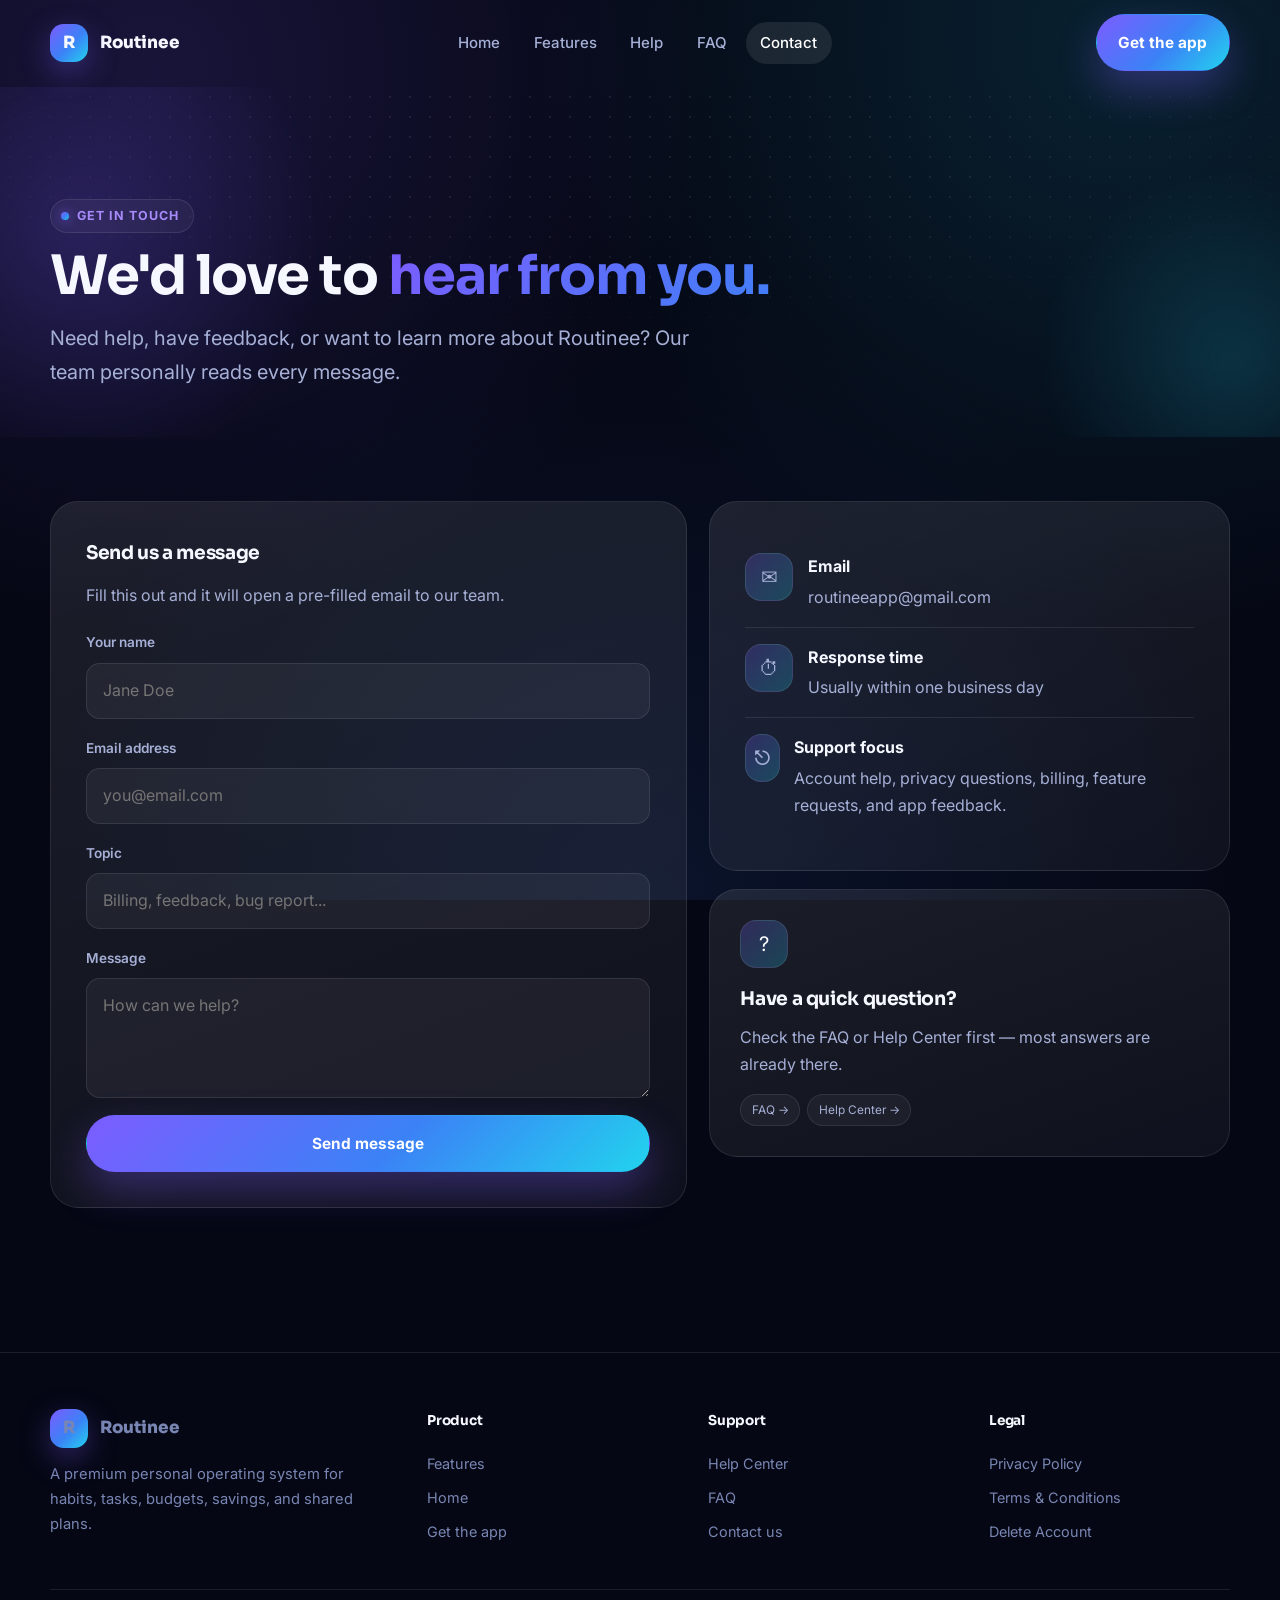
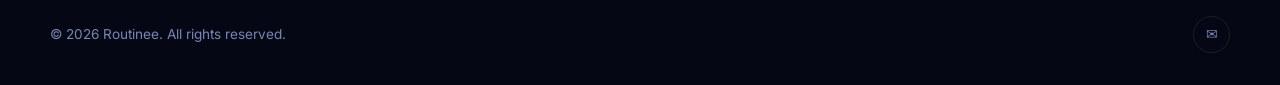
==== commit 40089dc4: "Add account deletion instructions page Adds delete-account.html covering the in-app deletion path (S" ====
--- a/contact.html
+++ b/contact.html
@@ -133,6 +133,7 @@
             <h4>Legal</h4>
             <a href="privacy.html">Privacy Policy</a>
             <a href="terms.html">Terms & Conditions</a>
+            <a href="delete-account.html">Delete Account</a>
           </div>
         </div>
         <div class="footer-bottom">
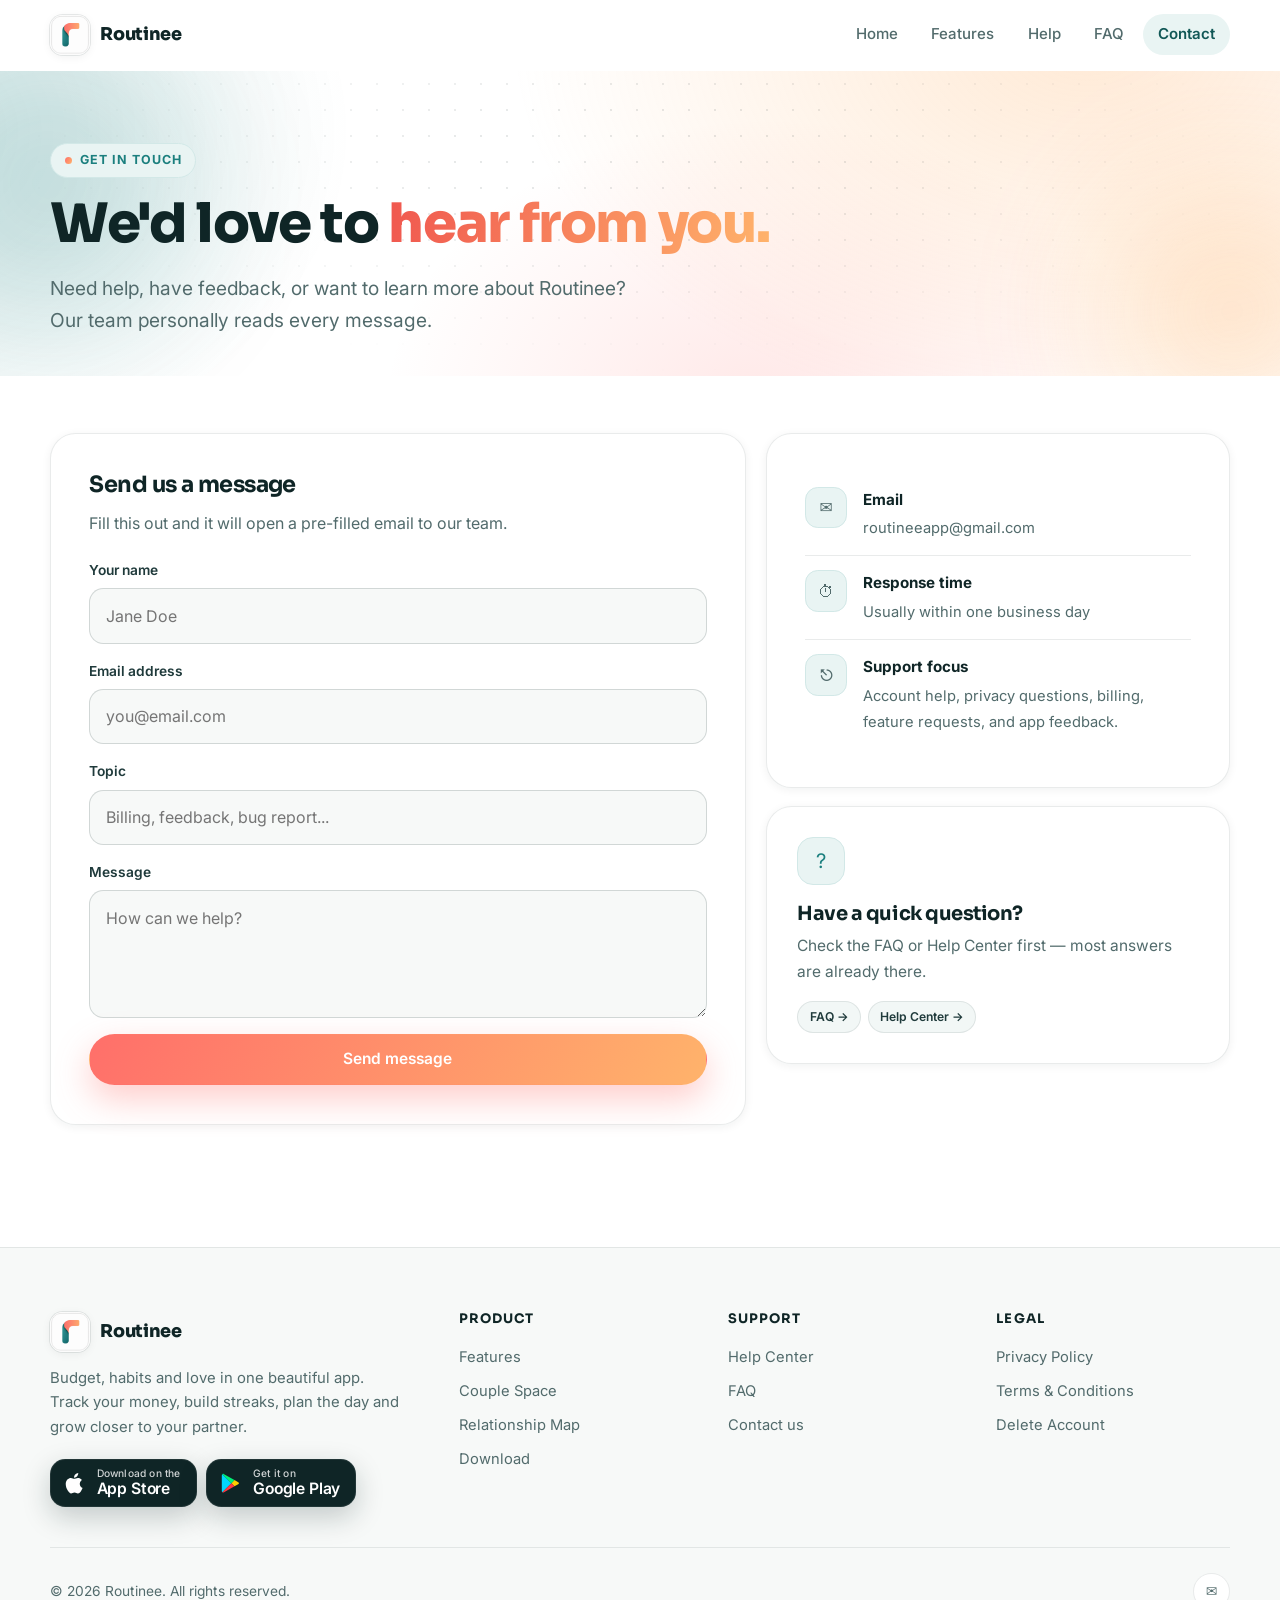
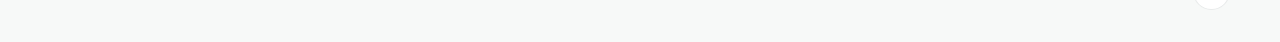
==== commit 080a5686: "Redesign website with logo-matched teal/coral theme, store links, full feature set and mobile respon" ====
--- a/contact.html
+++ b/contact.html
@@ -5,6 +5,9 @@
     <meta name="viewport" content="width=device-width, initial-scale=1.0" />
     <meta name="description" content="Contact the Routinee team for support, feedback, or feature requests." />
     <title>Routinee — Contact</title>
+    <meta name="theme-color" content="#1b7f7e" />
+    <link rel="icon" type="image/png" href="favicon.png" />
+    <link rel="apple-touch-icon" href="apple-touch-icon.png" />
     <link rel="preconnect" href="https://fonts.googleapis.com" />
     <link rel="preconnect" href="https://fonts.gstatic.com" crossorigin />
     <link href="https://fonts.googleapis.com/css2?family=Inter:wght@400;500;600;700;800&family=Sora:wght@600;700;800&display=swap" rel="stylesheet" />
@@ -15,7 +18,7 @@
 
     <header class="site-header">
       <div class="container nav">
-        <a class="brand" href="index.html"><span class="brand-mark">R</span><span>Routinee</span></a>
+        <a class="brand" href="index.html"><span class="brand-mark"><img src="logo.png" alt="Routinee logo" width="40" height="40" /></span><span>Routinee</span></a>
         <nav class="nav-links">
           <a href="index.html">Home</a>
           <a href="features.html">Features</a>
@@ -23,15 +26,13 @@
           <a href="faq.html">FAQ</a>
           <a href="contact.html">Contact</a>
         </nav>
-        <div class="nav-cta">
-          <a class="btn btn-primary" href="contact.html">Get the app</a>
-        </div>
         <button class="menu-toggle" aria-label="Toggle menu" aria-expanded="false"><span></span></button>
       </div>
     </header>
 
     <main class="page-shell">
       <section class="page-hero">
+        <div class="hero-bg"></div>
         <span class="hero-orb o1"></span>
         <span class="hero-orb o2"></span>
         <div class="dot-grid"></div>
@@ -114,14 +115,25 @@
       <div class="container">
         <div class="footer-top">
           <div class="footer-brand">
-            <a class="brand" href="index.html"><span class="brand-mark">R</span><span>Routinee</span></a>
-            <p>A premium personal operating system for habits, tasks, budgets, savings, and shared plans.</p>
+            <a class="brand" href="index.html"><span class="brand-mark"><img src="logo.png" alt="Routinee logo" width="40" height="40" /></span><span>Routinee</span></a>
+            <p>Budget, habits and love in one beautiful app. Track your money, build streaks, plan the day and grow closer to your partner.</p>
+            <div class="store-badges">
+              <a class="store-badge" href="https://apps.apple.com/in/app/routinee-budget-habits-love/id6797575745" target="_blank" rel="noopener">
+                <svg viewBox="0 0 24 24" aria-hidden="true"><path fill="currentColor" d="M16.365 1.43c0 1.14-.493 2.27-1.177 3.08-.744.9-1.99 1.57-2.987 1.57-.12 0-.23-.02-.3-.03-.01-.06-.04-.22-.04-.39 0-1.15.572-2.27 1.206-2.98.804-.94 2.142-1.64 3.248-1.68.03.13.05.28.05.43zm4.565 15.71c-.03.07-.463 1.58-1.518 3.12-.945 1.34-1.94 2.71-3.43 2.71-1.517 0-1.9-.88-3.63-.88-1.698 0-2.302.91-3.67.91-1.377 0-2.332-1.26-3.428-2.8-1.287-1.82-2.323-4.63-2.323-7.28 0-4.28 2.797-6.55 5.552-6.55 1.448 0 2.675.95 3.6.95.865 0 2.222-1.01 3.902-1.01.613 0 2.886.06 4.374 2.19-.13.09-2.383 1.37-2.383 4.19 0 3.26 2.854 4.42 2.955 4.45z"/></svg>
+                <div><small>Download on the</small><strong>App Store</strong></div>
+              </a>
+              <a class="store-badge" href="https://play.google.com/store/apps/details?id=com.routinee.app" target="_blank" rel="noopener">
+                <svg viewBox="0 0 24 24" aria-hidden="true"><path fill="#00D7FE" d="M3.6 2.3 13.3 12 3.6 21.7c-.4-.3-.6-.8-.6-1.4V3.7c0-.6.2-1.1.6-1.4z"/><path fill="#FFCE00" d="m16.6 15.3-3.3-3.3 3.3-3.3 4 2.3c1.1.6 1.1 1.4 0 2z"/><path fill="#FF3A44" d="M16.6 15.3 13.3 12 3.6 21.7c.5.4 1.1.4 1.8 0z"/><path fill="#00F076" d="M16.6 8.7 5.4 2.3c-.7-.4-1.3-.4-1.8 0L13.3 12z"/></svg>
+                <div><small>Get it on</small><strong>Google Play</strong></div>
+              </a>
+            </div>
           </div>
           <div class="footer-col">
             <h4>Product</h4>
             <a href="features.html">Features</a>
-            <a href="index.html">Home</a>
-            <a href="contact.html">Get the app</a>
+            <a href="features.html#couple">Couple Space</a>
+            <a href="features.html#map">Relationship Map</a>
+            <a href="index.html#download">Download</a>
           </div>
           <div class="footer-col">
             <h4>Support</h4>
--- a/style.css
+++ b/style.css
@@ -1,40 +1,53 @@
 /* ============================================================
-   Routinee — Premium Design System
+   Routinee — Design System (teal · coral · peach, from the logo)
    ============================================================ */
 
 :root {
-  --bg-0: #050714;
-  --bg-1: #090c1f;
-  --bg-2: #0d1128;
-  --ink: #f6f8ff;
-  --muted: #a6b0d6;
-  --muted-2: #7986b3;
-  --violet: #7c5cff;
-  --violet-2: #a78bfa;
-  --blue: #3b82f6;
-  --cyan: #22d3ee;
-  --pink: #f472b6;
-  --amber: #fbbf24;
-  --border: rgba(255, 255, 255, 0.09);
-  --border-strong: rgba(255, 255, 255, 0.18);
-  --glass: rgba(255, 255, 255, 0.045);
-  --glass-strong: rgba(255, 255, 255, 0.09);
-  --shadow-lg: 0 30px 90px rgba(3, 5, 16, 0.55);
-  --shadow-md: 0 16px 46px rgba(3, 5, 16, 0.4);
-  --grad-brand: linear-gradient(135deg, var(--violet), var(--blue) 55%, var(--cyan));
-  --grad-brand-2: linear-gradient(135deg, var(--pink), var(--violet) 60%, var(--blue));
+  /* Logo palette */
+  --teal: #1b7f7e;
+  --teal-600: #166a69;
+  --teal-700: #115756;
+  --teal-900: #0b3637;
+  --teal-50: #e9f4f3;
+  --teal-100: #d2e8e7;
+  --coral: #ff6f6a;
+  --coral-600: #f0574f;
+  --coral-50: #fff0ee;
+  --peach: #ffb36b;
+  --peach-50: #fff5ea;
+
+  /* Neutrals */
+  --bg: #ffffff;
+  --bg-soft: #f7f9f8;
+  --bg-tint: #f2f7f6;
+  --ink: #0f2526;
+  --ink-2: #1f3a3b;
+  --muted: #526b6c;
+  --muted-2: #7a8f90;
+  --border: rgba(15, 37, 38, 0.09);
+  --border-strong: rgba(15, 37, 38, 0.16);
+  --card: #ffffff;
+
+  --grad-brand: linear-gradient(120deg, var(--coral) 0%, var(--peach) 100%);
+  --grad-teal: linear-gradient(135deg, var(--teal) 0%, var(--teal-700) 100%);
+  --grad-text: linear-gradient(100deg, var(--coral-600) 0%, var(--peach) 100%);
+
+  --shadow-sm: 0 2px 10px rgba(15, 37, 38, 0.06);
+  --shadow-md: 0 14px 40px rgba(15, 37, 38, 0.1);
+  --shadow-lg: 0 30px 80px rgba(15, 37, 38, 0.16);
+  --shadow-coral: 0 14px 34px rgba(255, 111, 106, 0.35);
+  --shadow-teal: 0 14px 34px rgba(27, 127, 126, 0.3);
+
   --ease-out: cubic-bezier(0.16, 1, 0.3, 1);
   --ease-spring: cubic-bezier(0.34, 1.56, 0.64, 1);
-  --radius-lg: 1.75rem;
-  --radius-md: 1.15rem;
+  --radius-xl: 2.2rem;
+  --radius-lg: 1.6rem;
+  --radius-md: 1.1rem;
   --radius-sm: 0.7rem;
 }
 
 * { box-sizing: border-box; }
-html {
-  scroll-behavior: smooth;
-  color-scheme: dark;
-}
+html { scroll-behavior: smooth; color-scheme: light; -webkit-text-size-adjust: 100%; }
 @media (prefers-reduced-motion: reduce) {
   html { scroll-behavior: auto; }
   *, *::before, *::after { animation-duration: 0.001ms !important; animation-iteration-count: 1 !important; transition-duration: 0.001ms !important; }
@@ -42,15 +55,10 @@
 
 body {
   margin: 0;
-  font-family: "Inter", sans-serif;
+  font-family: "Inter", system-ui, -apple-system, sans-serif;
   color: var(--ink);
-  background: var(--bg-0);
-  background-image:
-    radial-gradient(circle at 12% 8%, rgba(124, 92, 255, 0.16), transparent 40%),
-    radial-gradient(circle at 88% 4%, rgba(34, 211, 238, 0.13), transparent 42%),
-    radial-gradient(circle at 50% 100%, rgba(59, 130, 246, 0.1), transparent 55%);
-  background-attachment: fixed;
-  line-height: 1.7;
+  background: var(--bg);
+  line-height: 1.65;
   min-height: 100vh;
   -webkit-font-smoothing: antialiased;
   overflow-x: hidden;
@@ -59,30 +67,31 @@
 img { display: block; max-width: 100%; }
 button { font: inherit; cursor: pointer; }
 ul { list-style: none; margin: 0; padding: 0; }
-h1, h2, h3, h4 { font-family: "Sora", sans-serif; letter-spacing: -0.02em; margin: 0; }
+h1, h2, h3, h4 { font-family: "Sora", "Inter", sans-serif; letter-spacing: -0.025em; margin: 0; color: var(--ink); line-height: 1.12; }
+p { margin: 0; }
+p + p { margin-top: 0.9rem; }
 
 .container { width: min(1180px, calc(100% - 2.4rem)); margin: 0 auto; }
 .container-narrow { width: min(820px, calc(100% - 2.4rem)); margin: 0 auto; }
 
-::selection { background: rgba(124, 92, 255, 0.35); color: #fff; }
-
-/* Scrollbar */
+::selection { background: rgba(255, 179, 107, 0.45); color: var(--ink); }
 ::-webkit-scrollbar { width: 10px; }
-::-webkit-scrollbar-track { background: var(--bg-0); }
-::-webkit-scrollbar-thumb { background: linear-gradient(var(--violet), var(--blue)); border-radius: 99px; }
+::-webkit-scrollbar-track { background: var(--bg-soft); }
+::-webkit-scrollbar-thumb { background: var(--teal); border-radius: 99px; border: 2px solid var(--bg-soft); }
+
+:focus-visible { outline: 3px solid rgba(27, 127, 126, 0.45); outline-offset: 3px; border-radius: 0.5rem; }
 
 /* ---------- Scroll progress ---------- */
 .scroll-progress {
   position: fixed; top: 0; left: 0; height: 3px; width: 0%;
   background: var(--grad-brand); z-index: 2000; transition: width 80ms linear;
-  box-shadow: 0 0 12px rgba(124, 92, 255, 0.7);
 }
 
 /* ---------- Cursor glow ---------- */
 .cursor-glow {
-  position: fixed; width: 480px; height: 480px; border-radius: 50%;
-  background: radial-gradient(circle, rgba(124, 92, 255, 0.16), transparent 70%);
-  pointer-events: none; z-index: 1; transform: translate(-50%, -50%);
+  position: fixed; width: 520px; height: 520px; border-radius: 50%;
+  background: radial-gradient(circle, rgba(255, 179, 107, 0.18), rgba(27, 127, 126, 0.06) 45%, transparent 70%);
+  pointer-events: none; z-index: 0; transform: translate(-50%, -50%);
   transition: opacity 300ms ease; opacity: 0; will-change: transform;
 }
 .cursor-glow.is-active { opacity: 1; }
@@ -92,44 +101,44 @@
 .site-header {
   position: sticky; top: 0; z-index: 1000;
   padding: 0.9rem 0;
-  transition: background 300ms ease, border-color 300ms ease, padding 300ms ease;
+  transition: background 300ms ease, border-color 300ms ease, padding 300ms ease, box-shadow 300ms ease;
   border-bottom: 1px solid transparent;
+  background: rgba(255, 255, 255, 0.6);
+  backdrop-filter: blur(18px) saturate(160%);
+  -webkit-backdrop-filter: blur(18px) saturate(160%);
 }
 .site-header.is-scrolled {
-  background: rgba(5, 7, 20, 0.72);
-  backdrop-filter: blur(20px) saturate(140%);
+  background: rgba(255, 255, 255, 0.85);
   border-bottom-color: var(--border);
-  padding: 0.6rem 0;
+  padding: 0.55rem 0;
+  box-shadow: 0 6px 24px rgba(15, 37, 38, 0.05);
 }
 .nav { display: flex; align-items: center; justify-content: space-between; gap: 1rem; }
-.brand { display: flex; align-items: center; gap: 0.7rem; font-weight: 800; font-family: "Sora", sans-serif; font-size: 1.05rem; }
+.brand { display: flex; align-items: center; gap: 0.65rem; font-weight: 800; font-family: "Sora", sans-serif; font-size: 1.1rem; color: var(--ink); letter-spacing: -0.02em; }
 .brand-mark {
-  width: 2.4rem; height: 2.4rem; border-radius: 0.85rem; display: grid; place-items: center;
-  background: var(--grad-brand); box-shadow: 0 10px 30px rgba(124, 92, 255, 0.35);
-  font-family: "Sora", sans-serif; font-weight: 800; position: relative; overflow: hidden;
-}
-.brand-mark::after {
-  content: ""; position: absolute; inset: 0;
-  background: linear-gradient(120deg, transparent 30%, rgba(255, 255, 255, 0.5), transparent 70%);
-  transform: translateX(-120%); animation: shine 4.5s ease-in-out infinite;
-}
-@keyframes shine { 0%, 60% { transform: translateX(-120%); } 100% { transform: translateX(120%); } }
-
-.nav-links { display: flex; gap: 0.3rem; color: var(--muted); align-items: center; }
+  width: 2.5rem; height: 2.5rem; border-radius: 0.8rem; display: grid; place-items: center;
+  overflow: hidden; background: #fff; box-shadow: var(--shadow-sm), 0 0 0 1px var(--border);
+  flex: none; font-size: 0; color: transparent;
+}
+.brand-mark img { width: 100%; height: 100%; object-fit: cover; }
+
+.nav-links { display: flex; gap: 0.2rem; color: var(--muted); align-items: center; }
 .nav-links a {
-  position: relative; padding: 0.5rem 0.9rem; border-radius: 99px; font-size: 0.94rem; font-weight: 500;
+  position: relative; padding: 0.5rem 0.95rem; border-radius: 99px; font-size: 0.94rem; font-weight: 500;
   transition: color 200ms ease, background 200ms ease;
 }
-.nav-links a:hover, .nav-links a:focus-visible { color: #fff; background: var(--glass); }
-.nav-links a.is-active { color: #fff; background: var(--glass-strong); }
+.nav-links a:hover, .nav-links a:focus-visible { color: var(--ink); background: var(--bg-tint); }
+.nav-links a.is-active { color: var(--teal-700); background: var(--teal-50); font-weight: 600; }
 .nav-cta { display: flex; align-items: center; gap: 0.6rem; }
+.nav-cta .btn { padding: 0.7rem 1.2rem; font-size: 0.9rem; }
+
 .menu-toggle {
-  display: none; border: 1px solid var(--border); background: var(--glass); color: white;
-  width: 2.6rem; height: 2.6rem; border-radius: 0.75rem; position: relative;
+  display: none; width: 2.7rem; height: 2.7rem; border-radius: 0.8rem; border: 1px solid var(--border);
+  background: #fff; position: relative; flex: none;
 }
 .menu-toggle span, .menu-toggle::before, .menu-toggle::after {
-  content: ""; position: absolute; left: 25%; right: 25%; height: 2px; background: currentColor; border-radius: 2px;
-  transition: transform 250ms var(--ease-out), opacity 200ms ease;
+  content: ""; position: absolute; left: 0.75rem; right: 0.75rem; height: 2px; border-radius: 2px;
+  background: var(--ink); transition: transform 250ms var(--ease-out), opacity 200ms ease;
 }
 .menu-toggle::before { top: 34%; }
 .menu-toggle span { top: 50%; transform: translateY(-50%); }
@@ -140,368 +149,549 @@
 
 /* ============ Buttons ============ */
 .btn {
-  display: inline-flex; align-items: center; justify-content: center; gap: 0.65rem;
-  padding: 0.9rem 1.35rem; border-radius: 99px; border: 1px solid transparent;
-  font-weight: 700; font-size: 0.96rem; transition: transform 220ms var(--ease-spring), box-shadow 250ms ease, border-color 200ms ease, background 200ms ease;
-  position: relative; white-space: nowrap;
+  display: inline-flex; align-items: center; justify-content: center; gap: 0.6rem;
+  padding: 0.95rem 1.5rem; border-radius: 99px; font-weight: 600; font-size: 0.97rem;
+  border: 1px solid transparent; transition: transform 250ms var(--ease-out), box-shadow 250ms ease, background 200ms ease, color 200ms ease;
+  will-change: transform; white-space: nowrap; line-height: 1.2;
 }
 .btn:active { transform: scale(0.97); }
-.btn-primary {
-  color: #fff; background: var(--grad-brand); box-shadow: 0 18px 40px rgba(124, 92, 255, 0.32);
-}
-.btn-primary:hover { transform: translateY(-3px); box-shadow: 0 22px 50px rgba(124, 92, 255, 0.45); }
-.btn-secondary { color: #fff; background: var(--glass); border-color: var(--border-strong); backdrop-filter: blur(10px); }
-.btn-secondary:hover { background: var(--glass-strong); transform: translateY(-3px); }
+.btn-primary { color: #fff; background: var(--grad-brand); box-shadow: var(--shadow-coral); }
+.btn-primary:hover { transform: translateY(-3px); box-shadow: 0 20px 44px rgba(255, 111, 106, 0.42); }
+.btn-teal { color: #fff; background: var(--grad-teal); box-shadow: var(--shadow-teal); }
+.btn-teal:hover { transform: translateY(-3px); box-shadow: 0 20px 44px rgba(27, 127, 126, 0.38); }
+.btn-secondary { color: var(--ink); background: #fff; border-color: var(--border-strong); }
+.btn-secondary:hover { background: var(--bg-tint); transform: translateY(-3px); border-color: var(--teal); color: var(--teal-700); }
 .btn-ghost { color: var(--muted); padding: 0.9rem 1rem; }
-.btn-ghost:hover { color: #fff; }
+.btn-ghost:hover { color: var(--ink); }
 .btn-block { width: 100%; }
-.play-badge {
-  display: inline-flex; align-items: center; gap: 0.7rem; padding: 0.15rem 0.15rem 0.15rem 0.9rem;
-}
-.play-icon {
-  width: 2.1rem; height: 2.1rem; border-radius: 50%; display: grid; place-items: center;
-  background: rgba(255, 255, 255, 0.18); font-size: 0.8rem;
-}
-
-/* ============ Eyebrow / labels ============ */
+.btn-light { color: var(--teal-700); background: #fff; box-shadow: 0 12px 30px rgba(0, 0, 0, 0.18); }
+.btn-light:hover { transform: translateY(-3px); }
+
+/* Store badges */
+.store-badges { display: flex; flex-wrap: wrap; gap: 0.8rem; }
+.store-badge {
+  display: inline-flex; align-items: center; gap: 0.7rem; padding: 0.6rem 1.15rem 0.6rem 0.9rem;
+  border-radius: 0.95rem; background: var(--ink); color: #fff; min-height: 3.5rem;
+  border: 1px solid rgba(255, 255, 255, 0.08);
+  transition: transform 250ms var(--ease-out), box-shadow 250ms ease, background 200ms ease;
+  box-shadow: 0 10px 28px rgba(15, 37, 38, 0.22);
+}
+.store-badge:hover { transform: translateY(-3px); box-shadow: 0 18px 40px rgba(15, 37, 38, 0.3); background: #000; }
+.store-badge svg { width: 1.7rem; height: 1.7rem; flex: none; }
+.store-badge div { display: grid; line-height: 1.1; text-align: left; }
+.store-badge small { font-size: 0.64rem; font-weight: 500; opacity: 0.8; letter-spacing: 0.02em; }
+.store-badge strong { font-size: 1.12rem; font-weight: 600; font-family: "Inter", sans-serif; letter-spacing: -0.01em; }
+.store-badge.is-light { background: #fff; color: var(--ink); border-color: var(--border-strong); box-shadow: var(--shadow-sm); }
+.store-badge.is-light:hover { background: #fff; box-shadow: var(--shadow-md); }
+
+/* ============ Eyebrow / typography ============ */
 .eyebrow {
-  display: inline-flex; align-items: center; gap: 0.55rem; padding: 0.35rem 0.85rem 0.35rem 0.6rem;
-  border-radius: 99px; background: var(--glass); border: 1px solid var(--border);
-  font-size: 0.78rem; letter-spacing: 0.08em; text-transform: uppercase; color: var(--violet-2); font-weight: 700;
-}
-.eyebrow::before {
-  content: ""; width: 8px; height: 8px; border-radius: 99px; background: var(--grad-brand);
-  box-shadow: 0 0 12px rgba(124, 92, 255, 0.8); animation: pulse 2.4s ease-in-out infinite;
-}
-@keyframes pulse { 0%, 100% { opacity: 1; transform: scale(1); } 50% { opacity: 0.5; transform: scale(0.8); } }
+  display: inline-flex; align-items: center; gap: 0.5rem; font-size: 0.78rem; font-weight: 700;
+  letter-spacing: 0.08em; text-transform: uppercase; color: var(--teal);
+  padding: 0.4rem 0.85rem; border-radius: 99px; background: var(--teal-50); border: 1px solid var(--teal-100);
+}
+.eyebrow::before { content: ""; width: 0.45rem; height: 0.45rem; border-radius: 50%; background: var(--grad-brand); }
+.eyebrow.is-coral { color: var(--coral-600); background: var(--coral-50); border-color: #ffd9d6; }
+.eyebrow.is-coral::before { background: var(--grad-teal); }
+.gradient-text { background: var(--grad-text); -webkit-background-clip: text; background-clip: text; color: transparent; }
+.teal-text { color: var(--teal); }
+.lede { color: var(--muted); font-size: clamp(1.02rem, 1.6vw, 1.2rem); line-height: 1.65; }
 
 /* ============ Hero ============ */
-.hero {
-  position: relative; overflow: hidden; padding: 7.5rem 0 6rem; display: grid; align-items: center;
-}
-.hero-orb {
-  position: absolute; border-radius: 50%; filter: blur(10px); pointer-events: none; opacity: 0.55; z-index: 0;
-  animation: floatOrb 18s ease-in-out infinite alternate;
-}
-.hero-orb.o1 { width: 34rem; height: 34rem; left: -12rem; top: -8rem; background: radial-gradient(circle, rgba(124, 92, 255, 0.4), transparent 65%); }
-.hero-orb.o2 { width: 26rem; height: 26rem; right: -10rem; top: 4rem; background: radial-gradient(circle, rgba(34, 211, 238, 0.3), transparent 65%); animation-duration: 22s; }
-.hero-orb.o3 { width: 24rem; height: 24rem; left: 30%; bottom: -14rem; background: radial-gradient(circle, rgba(244, 114, 182, 0.25), transparent 65%); animation-duration: 26s; }
-@keyframes floatOrb { from { transform: translate3d(0, 0, 0) scale(1); } to { transform: translate3d(30px, -34px, 0) scale(1.08); } }
-
+.hero { position: relative; overflow: hidden; padding: 4rem 0 5rem; }
+.hero-bg {
+  position: absolute; inset: 0; pointer-events: none;
+  background:
+    radial-gradient(60rem 40rem at 85% -10%, rgba(255, 179, 107, 0.28), transparent 60%),
+    radial-gradient(50rem 36rem at -10% 20%, rgba(27, 127, 126, 0.16), transparent 60%),
+    radial-gradient(40rem 30rem at 60% 110%, rgba(255, 111, 106, 0.16), transparent 60%);
+}
+.hero-orb { position: absolute; border-radius: 50%; filter: blur(60px); pointer-events: none; animation: float 18s ease-in-out infinite; opacity: 0.9; }
+.hero-orb.o1 { width: 30rem; height: 30rem; left: -12rem; top: -8rem; background: radial-gradient(circle, rgba(27, 127, 126, 0.28), transparent 65%); }
+.hero-orb.o2 { width: 26rem; height: 26rem; right: -10rem; top: 2rem; background: radial-gradient(circle, rgba(255, 179, 107, 0.45), transparent 65%); animation-duration: 22s; }
+.hero-orb.o3 { width: 22rem; height: 22rem; left: 35%; bottom: -12rem; background: radial-gradient(circle, rgba(255, 111, 106, 0.3), transparent 65%); animation-duration: 26s; }
+@keyframes float { 0%, 100% { transform: translate3d(0, 0, 0); } 50% { transform: translate3d(2rem, -1.5rem, 0); } }
 .dot-grid {
-  position: absolute; inset: 0; z-index: 0;
-  background-image: radial-gradient(rgba(255, 255, 255, 0.14) 1px, transparent 1px);
-  background-size: 20px 20px; mask-image: radial-gradient(ellipse 70% 60% at 50% 20%, #000 40%, transparent 90%);
-  opacity: 0.5;
+  position: absolute; inset: 0; pointer-events: none;
+  background-image: radial-gradient(rgba(15, 37, 38, 0.1) 1px, transparent 1px);
+  background-size: 26px 26px;
+  mask-image: radial-gradient(ellipse at 50% 30%, #000 20%, transparent 70%);
+  -webkit-mask-image: radial-gradient(ellipse at 50% 30%, #000 20%, transparent 70%);
 }
 .hero-grid { position: relative; z-index: 2; display: grid; gap: 3rem; align-items: center; }
-.hero-copy h1 {
-  font-size: clamp(2.8rem, 6.4vw, 5rem); line-height: 1; margin: 1rem 0 1.3rem;
-}
-.gradient-text {
-  background: var(--grad-brand); -webkit-background-clip: text; background-clip: text; color: transparent;
-  background-size: 200% 200%; animation: gradientShift 6s ease infinite;
-}
-@keyframes gradientShift { 0%, 100% { background-position: 0% 50%; } 50% { background-position: 100% 50%; } }
-.hero-copy p.lede { margin: 0; font-size: clamp(1.05rem, 1.7vw, 1.25rem); max-width: 40rem; color: var(--muted); }
-.hero-actions { display: flex; flex-wrap: wrap; gap: 1rem; margin-top: 2.2rem; }
-.hero-proof { display: flex; align-items: center; gap: 1rem; margin-top: 2.4rem; color: var(--muted-2); font-size: 0.88rem; }
-.hero-proof .stars { color: var(--amber); letter-spacing: 0.1em; }
-
-/* Phone / app mockup */
-.phone-wrap { position: relative; display: grid; place-items: center; perspective: 1400px; }
+.hero-copy h1 { font-size: clamp(2.5rem, 5.6vw, 4.3rem); margin: 1.1rem 0 1.2rem; font-weight: 800; }
+.hero-copy p.lede { max-width: 36rem; }
+.hero-actions { display: flex; flex-wrap: wrap; gap: 1rem; margin-top: 2.2rem; align-items: center; }
+.hero-proof { display: flex; align-items: center; gap: 0.9rem; margin-top: 2rem; color: var(--muted); font-size: 0.9rem; flex-wrap: wrap; }
+.hero-proof .stars { color: var(--peach); letter-spacing: 0.08em; font-size: 1rem; }
+.proof-avatars { display: flex; }
+.proof-avatars span {
+  width: 2rem; height: 2rem; border-radius: 50%; border: 2px solid #fff; display: grid; place-items: center;
+  font-size: 0.7rem; font-weight: 700; color: #fff; margin-left: -0.5rem;
+}
+.proof-avatars span:first-child { margin-left: 0; }
+.proof-avatars span:nth-child(1) { background: var(--teal); }
+.proof-avatars span:nth-child(2) { background: var(--coral); }
+.proof-avatars span:nth-child(3) { background: var(--peach); }
+.proof-avatars span:nth-child(4) { background: var(--teal-700); }
+.hero-pills { display: flex; flex-wrap: wrap; gap: 0.5rem; margin-top: 1.6rem; }
+.hero-pills span { font-size: 0.8rem; font-weight: 600; padding: 0.4rem 0.8rem; border-radius: 99px; background: #fff; border: 1px solid var(--border); color: var(--ink-2); box-shadow: var(--shadow-sm); }
+
+/* Phone mockup */
+.phone-wrap { position: relative; display: grid; place-items: center; perspective: 1400px; padding: 1.5rem 0; }
 .phone {
-  width: min(300px, 78vw); border-radius: 2.4rem; padding: 0.55rem;
-  background: linear-gradient(160deg, rgba(255, 255, 255, 0.18), rgba(255, 255, 255, 0.03));
-  border: 1px solid var(--border-strong); box-shadow: var(--shadow-lg);
-  transform: rotateY(-10deg) rotateX(4deg); transition: transform 400ms var(--ease-out);
-  will-change: transform;
-}
-.phone-wrap:hover .phone { transform: rotateY(-4deg) rotateX(2deg); }
+  width: min(320px, 82vw); aspect-ratio: 9 / 19; border-radius: 3rem; padding: 0.6rem;
+  background: linear-gradient(160deg, #1d2a2b, #0b1516); position: relative;
+  box-shadow: var(--shadow-lg), inset 0 0 0 1px rgba(255, 255, 255, 0.08);
+  transform-style: preserve-3d; transition: transform 600ms var(--ease-out);
+}
+.phone-wrap:hover .phone { transform: rotateY(-5deg) rotateX(2deg); }
 .phone-screen {
-  border-radius: 1.9rem; overflow: hidden; background: linear-gradient(180deg, #0d1128, #070915);
-  border: 1px solid rgba(255, 255, 255, 0.08); position: relative;
-}
-.phone-notch {
-  position: absolute; top: 0.5rem; left: 50%; transform: translateX(-50%); width: 34%; height: 1.1rem;
-  background: #04050c; border-radius: 99px; z-index: 3;
-}
-.phone-status { display: flex; justify-content: space-between; padding: 1.6rem 1.1rem 0.6rem; font-size: 0.7rem; color: var(--muted-2); }
-.phone-body { padding: 0.9rem 1rem 1.4rem; display: grid; gap: 0.7rem; }
-.phone-greet { font-family: "Sora", sans-serif; font-weight: 700; font-size: 1.05rem; margin-bottom: 0.15rem; }
-.phone-sub { color: var(--muted); font-size: 0.78rem; margin-bottom: 0.4rem; }
+  width: 100%; height: 100%; border-radius: 2.5rem; overflow: hidden; position: relative;
+  background: linear-gradient(180deg, #f6faf9 0%, #ffffff 40%);
+}
+.phone-notch { position: absolute; top: 0.6rem; left: 50%; transform: translateX(-50%); width: 34%; height: 1.5rem; border-radius: 99px; background: #0b1516; z-index: 3; }
+.phone-status { display: flex; justify-content: space-between; padding: 0.9rem 1.3rem 0.2rem; font-size: 0.72rem; font-weight: 600; color: var(--ink); }
+.phone-body { padding: 0.8rem 0.9rem 1.4rem; display: grid; gap: 0.6rem; }
+.phone-greet { font-family: "Sora", sans-serif; font-weight: 700; font-size: 1rem; }
+.phone-sub { color: var(--muted-2); font-size: 0.74rem; margin-bottom: 0.2rem; }
+.phone-hero-card {
+  border-radius: 1.1rem; padding: 0.9rem 1rem; color: #fff; background: var(--grad-teal);
+  position: relative; overflow: hidden; animation: rise 700ms var(--ease-out) both; animation-delay: 150ms;
+}
+.phone-hero-card::after { content: ""; position: absolute; right: -2rem; top: -2rem; width: 7rem; height: 7rem; border-radius: 50%; background: rgba(255, 255, 255, 0.12); }
+.phone-hero-card small { font-size: 0.68rem; opacity: 0.85; display: block; }
+.phone-hero-card strong { font-family: "Sora", sans-serif; font-size: 1.45rem; display: block; letter-spacing: -0.02em; }
+.phone-hero-card .row { display: flex; justify-content: space-between; margin-top: 0.5rem; font-size: 0.68rem; opacity: 0.95; }
 .mini-card {
-  border-radius: 1rem; padding: 0.8rem 0.9rem; background: var(--glass); border: 1px solid var(--border);
-  display: flex; align-items: center; gap: 0.7rem; opacity: 0; animation: cardIn 600ms var(--ease-out) forwards;
-}
-.mini-card:nth-child(1) { animation-delay: 200ms; }
-.mini-card:nth-child(2) { animation-delay: 380ms; }
-.mini-card:nth-child(3) { animation-delay: 560ms; }
-@keyframes cardIn { from { opacity: 0; transform: translateY(14px); } to { opacity: 1; transform: translateY(0); } }
-.mini-icon {
-  width: 2.1rem; height: 2.1rem; border-radius: 0.7rem; display: grid; place-items: center; font-size: 1rem;
-  background: var(--grad-brand); flex-shrink: 0;
-}
-.mini-card strong { display: block; font-size: 0.85rem; }
-.mini-card small { color: var(--muted-2); font-size: 0.74rem; }
-.mini-progress { height: 5px; border-radius: 99px; background: rgba(255, 255, 255, 0.08); margin-top: 0.35rem; overflow: hidden; }
+  display: flex; gap: 0.7rem; align-items: center; padding: 0.7rem 0.8rem; border-radius: 0.95rem;
+  background: #fff; border: 1px solid var(--border); box-shadow: var(--shadow-sm);
+  animation: rise 700ms var(--ease-out) both;
+}
+.mini-card:nth-of-type(1) { animation-delay: 300ms; }
+.mini-card:nth-of-type(2) { animation-delay: 450ms; }
+.mini-card:nth-of-type(3) { animation-delay: 600ms; }
+@keyframes rise { from { opacity: 0; transform: translateY(14px); } to { opacity: 1; transform: none; } }
+.mini-icon { width: 2.1rem; height: 2.1rem; border-radius: 0.7rem; display: grid; place-items: center; font-size: 0.95rem; flex: none; background: var(--teal-50); color: var(--teal); }
+.mini-icon.is-coral { background: var(--coral-50); color: var(--coral-600); }
+.mini-icon.is-peach { background: var(--peach-50); color: #d9822b; }
+.mini-card strong { display: block; font-size: 0.82rem; color: var(--ink); }
+.mini-card small { color: var(--muted-2); font-size: 0.7rem; }
+.mini-progress { height: 5px; border-radius: 99px; background: var(--bg-tint); margin-top: 0.35rem; overflow: hidden; }
 .mini-progress > span { display: block; height: 100%; background: var(--grad-brand); border-radius: 99px; }
+.mini-progress.is-teal > span { background: var(--grad-teal); }
+.habit-dots { display: flex; gap: 0.3rem; margin-top: 0.35rem; }
+.habit-dots i { width: 0.9rem; height: 0.9rem; border-radius: 0.3rem; background: var(--teal-100); }
+.habit-dots i.on { background: var(--teal); }
+.habit-dots i.hot { background: var(--coral); }
 
 .floating-chip {
-  position: absolute; padding: 0.85rem 1.05rem; border-radius: 1.1rem; z-index: 3;
-  background: rgba(15, 18, 40, 0.85); border: 1px solid var(--border-strong); backdrop-filter: blur(14px);
-  box-shadow: var(--shadow-md); display: flex; align-items: center; gap: 0.6rem;
-  animation: bob 5s ease-in-out infinite;
-}
-.floating-chip.fc-1 { top: 6%; right: -6%; animation-delay: 0.2s; }
-.floating-chip.fc-2 { bottom: 8%; left: -8%; animation-delay: 1.1s; }
-@keyframes bob { 0%, 100% { transform: translateY(0); } 50% { transform: translateY(-10px); } }
-.floating-chip strong { display: block; font-size: 0.82rem; }
+  position: absolute; display: flex; align-items: center; gap: 0.7rem; padding: 0.75rem 1rem; border-radius: 1rem;
+  background: #fff; border: 1px solid var(--border); box-shadow: var(--shadow-md);
+  animation: bob 6s ease-in-out infinite; z-index: 3;
+}
+.floating-chip.fc-1 { top: 10%; right: -4%; animation-delay: 0.2s; }
+.floating-chip.fc-2 { bottom: 12%; left: -6%; animation-delay: 1.1s; }
+.floating-chip.fc-3 { top: 48%; right: -10%; animation-delay: 2s; }
+@keyframes bob { 0%, 100% { transform: translateY(0); } 50% { transform: translateY(-8px); } }
+.chip-dot { width: 2.2rem; height: 2.2rem; border-radius: 0.75rem; display: grid; place-items: center; font-size: 1rem; color: #fff; background: var(--grad-brand); flex: none; }
+.chip-dot.is-teal { background: var(--grad-teal); }
+.floating-chip strong { display: block; font-size: 0.82rem; color: var(--ink); }
 .floating-chip small { color: var(--muted-2); font-size: 0.72rem; }
-.chip-dot { width: 2rem; height: 2rem; border-radius: 50%; display: grid; place-items: center; background: var(--grad-brand-2); font-size: 0.85rem; }
 
 /* ============ Marquee ============ */
-.marquee-wrap {
-  border-top: 1px solid var(--border); border-bottom: 1px solid var(--border);
-  padding: 1.3rem 0; overflow: hidden; background: var(--glass);
-}
-.marquee { display: flex; width: max-content; gap: 3rem; animation: marquee 26s linear infinite; }
+.marquee-wrap { overflow: hidden; padding: 1.1rem 0; border-top: 1px solid var(--border); border-bottom: 1px solid var(--border); background: var(--bg-soft); mask-image: linear-gradient(90deg, transparent, #000 10%, #000 90%, transparent); -webkit-mask-image: linear-gradient(90deg, transparent, #000 10%, #000 90%, transparent); }
+.marquee { display: flex; width: max-content; gap: 2.6rem; animation: marquee 32s linear infinite; }
 .marquee-wrap:hover .marquee { animation-play-state: paused; }
-.marquee span { color: var(--muted-2); font-size: 0.95rem; font-weight: 600; display: inline-flex; align-items: center; gap: 0.7rem; white-space: nowrap; }
-.marquee span::before { content: "✦"; color: var(--violet-2); }
-@keyframes marquee { from { transform: translateX(0); } to { transform: translateX(-50%); } }
+.marquee span { color: var(--muted); font-size: 0.92rem; font-weight: 600; display: inline-flex; align-items: center; gap: 0.7rem; white-space: nowrap; }
+.marquee span::before { content: ""; width: 0.5rem; height: 0.5rem; border-radius: 50%; background: var(--grad-brand); }
+.marquee span:nth-child(even)::before { background: var(--teal); }
+@keyframes marquee { to { transform: translateX(-50%); } }
 
 /* ============ Sections ============ */
-.section { padding: 6.5rem 0; position: relative; }
-.section-tight { padding: 4rem 0; }
+.section { padding: 6rem 0; position: relative; }
+.section-tight { padding: 3.6rem 0; }
+.section-soft { background: var(--bg-soft); }
 .section-head { display: flex; justify-content: space-between; align-items: flex-end; gap: 1.5rem; margin-bottom: 3rem; flex-wrap: wrap; }
-.section-head h2 { font-size: clamp(1.7rem, 3.2vw, 2.5rem); max-width: 34rem; }
-.section-head p.lede { color: var(--muted); max-width: 30rem; margin: 0.9rem 0 0; }
-
-/* ============ Bento grid ============ */
+.section-head h2 { font-size: clamp(1.8rem, 3.4vw, 2.7rem); max-width: 36rem; margin-top: 0.9rem; font-weight: 800; }
+.section-head .lede { max-width: 30rem; margin: 0.9rem 0 0; }
+.section-head.is-center { flex-direction: column; align-items: center; text-align: center; }
+.section-head.is-center .lede { margin: 0; }
+.section-head.is-center h2 { max-width: 42rem; }
+
+/* Bento / grid / cards */
 .bento { display: grid; gap: 1.1rem; grid-template-columns: repeat(12, 1fr); }
 .bento .card { grid-column: span 12; }
-@media (min-width: 720px) {
+@media (min-width: 760px) {
+  .bento .span-4 { grid-column: span 6; }
   .bento .span-6 { grid-column: span 6; }
+  .bento .span-8 { grid-column: span 12; }
+}
+@media (min-width: 1000px) {
   .bento .span-4 { grid-column: span 4; }
   .bento .span-8 { grid-column: span 8; }
-  .bento .span-12 { grid-column: span 12; }
 }
 .grid { display: grid; gap: 1.1rem; }
-@media (min-width: 760px) {
-  .grid-2 { grid-template-columns: repeat(2, minmax(0, 1fr)); }
-  .grid-3 { grid-template-columns: repeat(3, minmax(0, 1fr)); }
-  .grid-4 { grid-template-columns: repeat(4, minmax(0, 1fr)); }
-}
+@media (min-width: 700px) { .grid-2 { grid-template-columns: repeat(2, 1fr); } .grid-3 { grid-template-columns: repeat(2, 1fr); } }
+@media (min-width: 1000px) { .grid-3 { grid-template-columns: repeat(3, 1fr); } .grid-4 { grid-template-columns: repeat(4, 1fr); } }
 
 .card {
-  position: relative; overflow: hidden; border-radius: var(--radius-lg);
-  background: linear-gradient(160deg, var(--glass-strong), var(--glass));
-  border: 1px solid var(--border); padding: 1.9rem;
-  transition: transform 380ms var(--ease-out), border-color 300ms ease, box-shadow 300ms ease;
-}
-.card::before {
-  content: ""; position: absolute; inset: -1px; border-radius: inherit; padding: 1px; opacity: 0;
-  background: var(--grad-brand); -webkit-mask: linear-gradient(#fff 0 0) content-box, linear-gradient(#fff 0 0);
-  -webkit-mask-composite: xor; mask-composite: exclude; transition: opacity 350ms ease; pointer-events: none;
-}
-.card:hover { transform: translateY(-6px); box-shadow: var(--shadow-md); border-color: transparent; }
-.card:hover::before { opacity: 1; }
-.card h3 { font-size: 1.18rem; margin: 0.9rem 0 0.55rem; }
-.card p { margin: 0; color: var(--muted); }
+  position: relative; padding: 1.9rem; border-radius: var(--radius-lg); background: var(--card);
+  border: 1px solid var(--border); box-shadow: var(--shadow-sm); overflow: hidden;
+  transition: transform 350ms var(--ease-out), box-shadow 350ms ease, border-color 300ms ease;
+}
+.card:hover { transform: translateY(-6px); box-shadow: var(--shadow-md); border-color: var(--border-strong); }
+.card h3 { font-size: 1.22rem; margin: 1.1rem 0 0.55rem; }
+.card p { color: var(--muted); font-size: 0.97rem; }
 .card-lg { padding: 2.4rem; }
+.card.is-teal { background: var(--grad-teal); border-color: transparent; color: #fff; }
+.card.is-teal h3, .card.is-teal p { color: #fff; }
+.card.is-teal p { opacity: 0.88; }
+.card.is-coral { background: linear-gradient(135deg, #ff7a70, #ffb36b); border-color: transparent; color: #fff; }
+.card.is-coral h3, .card.is-coral p { color: #fff; }
+.card.is-coral p { opacity: 0.92; }
+.card.is-tint { background: var(--teal-50); border-color: var(--teal-100); }
+.card.is-peach { background: var(--peach-50); border-color: #ffe3c4; }
 .icon-bubble {
   width: 3rem; height: 3rem; border-radius: 1rem; display: grid; place-items: center; font-size: 1.25rem;
-  background: linear-gradient(135deg, rgba(124, 92, 255, 0.24), rgba(34, 211, 238, 0.24));
-  color: #fff; border: 1px solid var(--border);
-}
+  background: var(--teal-50); color: var(--teal); border: 1px solid var(--teal-100);
+}
+.icon-bubble.is-coral { background: var(--coral-50); color: var(--coral-600); border-color: #ffd9d6; }
+.icon-bubble.is-peach { background: var(--peach-50); color: #d9822b; border-color: #ffe3c4; }
+.icon-bubble.is-solid { background: var(--grad-brand); color: #fff; border-color: transparent; box-shadow: var(--shadow-coral); }
+.icon-bubble.is-solid-teal { background: var(--grad-teal); color: #fff; border-color: transparent; box-shadow: var(--shadow-teal); }
+.card.is-teal .icon-bubble, .card.is-coral .icon-bubble { background: rgba(255, 255, 255, 0.18); color: #fff; border-color: rgba(255, 255, 255, 0.25); }
 .tag-row { display: flex; flex-wrap: wrap; gap: 0.45rem; margin-top: 1rem; }
-.tag { font-size: 0.74rem; padding: 0.3rem 0.65rem; border-radius: 99px; background: var(--glass); border: 1px solid var(--border); color: var(--muted); }
-
-/* ============ How it works ============ */
-.steps { counter-reset: step; }
-.step {
-  display: grid; grid-template-columns: auto 1fr; gap: 1.3rem; padding: 1.6rem 0;
-  border-top: 1px solid var(--border);
-}
-.step:last-child { border-bottom: 1px solid var(--border); }
+.tag { font-size: 0.76rem; font-weight: 600; padding: 0.32rem 0.7rem; border-radius: 99px; background: var(--bg-tint); border: 1px solid var(--border); color: var(--ink-2); }
+.card.is-teal .tag, .card.is-coral .tag { background: rgba(255, 255, 255, 0.16); border-color: rgba(255, 255, 255, 0.28); color: #fff; }
+a.tag:hover { border-color: var(--teal); color: var(--teal-700); }
+
+/* Feature check list */
+.check-list { display: grid; gap: 0.55rem; margin-top: 1.1rem; }
+.check-list li { display: flex; align-items: flex-start; gap: 0.6rem; font-size: 0.93rem; color: var(--ink-2); }
+.check-list li::before {
+  content: "✓"; flex: none; width: 1.25rem; height: 1.25rem; border-radius: 50%; display: grid; place-items: center;
+  font-size: 0.68rem; font-weight: 800; color: #fff; background: var(--teal); margin-top: 0.15rem;
+}
+.check-list.is-coral li::before { background: var(--grad-brand); }
+.card.is-teal .check-list li, .card.is-coral .check-list li { color: #fff; }
+.card.is-teal .check-list li::before { background: rgba(255, 255, 255, 0.25); }
+.card.is-coral .check-list li::before { background: rgba(255, 255, 255, 0.3); }
+
+/* ============ Feature tabs (home) ============ */
+.feature-tabs { display: flex; flex-wrap: wrap; gap: 0.5rem; justify-content: center; margin-bottom: 2.4rem; }
+.feature-tabs button {
+  padding: 0.65rem 1.1rem; border-radius: 99px; border: 1px solid var(--border); background: #fff; color: var(--muted);
+  font-weight: 600; font-size: 0.9rem; transition: all 200ms ease; display: inline-flex; align-items: center; gap: 0.45rem;
+}
+.feature-tabs button:hover { border-color: var(--teal); color: var(--teal-700); }
+.feature-tabs button.is-active { background: var(--ink); color: #fff; border-color: var(--ink); box-shadow: 0 10px 24px rgba(15, 37, 38, 0.2); }
+.feature-panel { display: none; }
+.feature-panel.is-active { display: grid; animation: fadeUp 450ms var(--ease-out); }
+@keyframes fadeUp { from { opacity: 0; transform: translateY(10px); } to { opacity: 1; transform: none; } }
+.feature-split { display: grid; gap: 2.2rem; align-items: center; }
+@media (min-width: 900px) { .feature-split { grid-template-columns: 1.05fr 1fr; gap: 3.5rem; } .feature-split.is-flipped > :first-child { order: 2; } }
+.feature-split h3 { font-size: clamp(1.6rem, 2.8vw, 2.2rem); margin: 0.9rem 0 0.8rem; font-weight: 800; }
+.feature-split .lede { font-size: 1.05rem; }
+.pill-cloud { display: flex; flex-wrap: wrap; gap: 0.5rem; margin-top: 1.4rem; }
+.pill-cloud span { font-size: 0.84rem; font-weight: 600; padding: 0.45rem 0.85rem; border-radius: 99px; background: #fff; border: 1px solid var(--border); color: var(--ink-2); }
+.pill-cloud span.hi { background: var(--teal-50); border-color: var(--teal-100); color: var(--teal-700); }
+.pill-cloud span.hi-coral { background: var(--coral-50); border-color: #ffd9d6; color: var(--coral-600); }
+
+/* Visual blocks (illustrative UI) */
+.visual {
+  position: relative; border-radius: var(--radius-xl); padding: 1.6rem; min-height: 22rem;
+  background: var(--bg-soft); border: 1px solid var(--border); overflow: hidden;
+  display: grid; align-content: center; gap: 0.8rem;
+}
+.visual.is-teal { background: radial-gradient(40rem 20rem at 100% 0%, rgba(255, 179, 107, 0.35), transparent 60%), var(--grad-teal); border-color: transparent; }
+.visual.is-coral { background: radial-gradient(30rem 20rem at 0% 100%, rgba(27, 127, 126, 0.3), transparent 60%), linear-gradient(135deg, #ff7a70, #ffb36b); border-color: transparent; }
+.ui-card { background: #fff; border-radius: 1.1rem; padding: 1rem 1.1rem; border: 1px solid var(--border); box-shadow: var(--shadow-sm); }
+.ui-card .k { font-size: 0.72rem; color: var(--muted-2); font-weight: 600; letter-spacing: 0.04em; text-transform: uppercase; }
+.ui-card .v { font-family: "Sora", sans-serif; font-weight: 800; font-size: 1.5rem; letter-spacing: -0.02em; color: var(--ink); }
+.ui-card .v.up { color: var(--teal); }
+.ui-card .v.down { color: var(--coral-600); }
+.ui-row { display: flex; justify-content: space-between; align-items: center; gap: 0.8rem; font-size: 0.86rem; color: var(--ink-2); }
+.ui-row + .ui-row { margin-top: 0.6rem; }
+.ui-row b { font-weight: 700; }
+.ui-grid-2 { display: grid; grid-template-columns: 1fr 1fr; gap: 0.8rem; }
+.bar { height: 7px; border-radius: 99px; background: var(--bg-tint); overflow: hidden; flex: 1; }
+.bar > span { display: block; height: 100%; border-radius: 99px; background: var(--grad-brand); }
+.bar.t > span { background: var(--teal); }
+.bars { display: flex; align-items: flex-end; gap: 0.45rem; height: 6rem; margin-top: 0.6rem; }
+.bars i { flex: 1; border-radius: 0.4rem 0.4rem 0.2rem 0.2rem; background: var(--teal-100); }
+.bars i.hi { background: var(--grad-teal); }
+.bars i.c { background: var(--grad-brand); }
+.ui-avatar { width: 2rem; height: 2rem; border-radius: 50%; display: grid; place-items: center; color: #fff; font-size: 0.72rem; font-weight: 700; }
+.streak-grid { display: grid; grid-template-columns: repeat(7, 1fr); gap: 0.35rem; margin-top: 0.6rem; }
+.streak-grid i { aspect-ratio: 1; border-radius: 0.35rem; background: var(--teal-100); }
+.streak-grid i.on { background: var(--teal); }
+.streak-grid i.hot { background: var(--coral); }
+.note { border-radius: 1rem; padding: 0.9rem 1rem; background: #fff; border: 1px solid var(--border); font-size: 0.88rem; color: var(--ink-2); position: relative; }
+.note::before { content: "❝"; position: absolute; right: 0.8rem; top: 0.3rem; color: var(--coral); font-size: 1.4rem; }
+.note small { display: block; color: var(--muted-2); margin-top: 0.4rem; font-size: 0.74rem; }
+.countdown { display: flex; gap: 0.5rem; }
+.countdown div { flex: 1; background: #fff; border-radius: 0.9rem; padding: 0.7rem 0.4rem; text-align: center; border: 1px solid var(--border); }
+.countdown strong { display: block; font-family: "Sora", sans-serif; font-size: 1.3rem; color: var(--ink); }
+.countdown small { color: var(--muted-2); font-size: 0.66rem; text-transform: uppercase; letter-spacing: 0.06em; }
+.widget { border-radius: 1.4rem; padding: 1rem; color: #fff; background: var(--grad-teal); box-shadow: var(--shadow-teal); }
+.widget.c { background: var(--grad-brand); box-shadow: var(--shadow-coral); }
+.widget small { font-size: 0.7rem; opacity: 0.85; display: block; }
+.widget strong { font-family: "Sora", sans-serif; font-size: 1.3rem; display: block; }
+.sticker { position: absolute; padding: 0.55rem 0.9rem; border-radius: 99px; background: #fff; box-shadow: var(--shadow-md); font-size: 0.8rem; font-weight: 700; color: var(--ink); border: 1px solid var(--border); animation: bob 6s ease-in-out infinite; }
+
+/* ============ Couple space ============ */
+.couple-section { position: relative; overflow: hidden; color: #fff; background: var(--teal-900); }
+.couple-section::before {
+  content: ""; position: absolute; inset: 0; pointer-events: none;
+  background:
+    radial-gradient(50rem 30rem at 90% 0%, rgba(255, 111, 106, 0.35), transparent 60%),
+    radial-gradient(40rem 30rem at 0% 100%, rgba(27, 127, 126, 0.6), transparent 60%);
+}
+.couple-section .container { position: relative; }
+.couple-section .eyebrow { background: rgba(255, 255, 255, 0.1); border-color: rgba(255, 255, 255, 0.18); color: #ffd4c9; }
+.couple-section h2, .couple-section h3 { color: #fff; }
+.couple-section .lede { color: rgba(255, 255, 255, 0.78); }
+.couple-grid { display: grid; gap: 1rem; }
+@media (min-width: 700px) { .couple-grid { grid-template-columns: repeat(2, 1fr); } }
+@media (min-width: 1000px) { .couple-grid { grid-template-columns: repeat(4, 1fr); } }
+.couple-card {
+  padding: 1.4rem; border-radius: var(--radius-md); background: rgba(255, 255, 255, 0.06); border: 1px solid rgba(255, 255, 255, 0.12);
+  backdrop-filter: blur(8px); transition: transform 300ms var(--ease-out), background 300ms ease;
+}
+.couple-card:hover { transform: translateY(-5px); background: rgba(255, 255, 255, 0.1); }
+.couple-card .ic { font-size: 1.5rem; margin-bottom: 0.7rem; display: block; }
+.couple-card h3 { font-size: 1.02rem; margin-bottom: 0.3rem; }
+.couple-card p { color: rgba(255, 255, 255, 0.7); font-size: 0.88rem; }
+.couple-hero { display: grid; gap: 2.5rem; align-items: center; margin-bottom: 3rem; }
+@media (min-width: 900px) { .couple-hero { grid-template-columns: 1.1fr 1fr; } }
+.couple-hero h2 { font-size: clamp(1.9rem, 3.6vw, 2.8rem); margin: 1rem 0 1rem; font-weight: 800; }
+.couple-visual { position: relative; display: grid; gap: 0.8rem; }
+.couple-visual .ui-card { background: rgba(255, 255, 255, 0.96); }
+.heart-badge { display: inline-flex; align-items: center; gap: 0.4rem; padding: 0.35rem 0.7rem; border-radius: 99px; background: var(--coral-50); color: var(--coral-600); font-size: 0.74rem; font-weight: 700; }
+
+/* ============ Journey (relationship map) ============ */
+.journey { display: grid; gap: 1rem; grid-template-columns: repeat(2, 1fr); }
+@media (min-width: 700px) { .journey { grid-template-columns: repeat(3, 1fr); } }
+@media (min-width: 1000px) { .journey { grid-template-columns: repeat(6, 1fr); } }
+.journey-step {
+  padding: 1.2rem 1rem; border-radius: var(--radius-md); background: #fff; border: 1px solid var(--border); text-align: center;
+  transition: transform 300ms var(--ease-out), box-shadow 300ms ease;
+}
+.journey-step:hover { transform: translateY(-5px); box-shadow: var(--shadow-md); }
+.journey-step .n { width: 2.3rem; height: 2.3rem; border-radius: 50%; display: grid; place-items: center; margin: 0 auto 0.6rem; font-weight: 800; font-size: 0.85rem; color: #fff; background: var(--grad-teal); }
+.journey-step:nth-child(even) .n { background: var(--grad-brand); }
+.journey-step strong { display: block; font-size: 0.92rem; color: var(--ink); }
+.journey-step small { color: var(--muted-2); font-size: 0.76rem; }
+.challenge-row { display: flex; flex-wrap: wrap; gap: 0.6rem; justify-content: center; margin-top: 2rem; }
+.challenge-row span { display: inline-flex; align-items: center; gap: 0.45rem; padding: 0.55rem 0.95rem; border-radius: 99px; background: #fff; border: 1px solid var(--border); font-size: 0.88rem; font-weight: 600; color: var(--ink-2); box-shadow: var(--shadow-sm); }
+
+/* ============ Steps ============ */
+.steps { counter-reset: step; display: grid; gap: 1rem; }
+@media (min-width: 900px) { .steps { grid-template-columns: repeat(3, 1fr); } }
+.step { counter-increment: step; display: grid; gap: 1rem; padding: 1.8rem; border-radius: var(--radius-lg); background: #fff; border: 1px solid var(--border); position: relative; }
 .step-num {
-  counter-increment: step; font-family: "Sora", sans-serif; font-weight: 800; font-size: 1.5rem;
-  color: transparent; -webkit-text-stroke: 1.4px var(--violet-2); width: 3rem;
-}
+  width: 3rem; height: 3rem; border-radius: 1rem; display: grid; place-items: center; font-family: "Sora", sans-serif; font-weight: 800;
+  background: var(--grad-brand); color: #fff; box-shadow: var(--shadow-coral); font-size: 0.95rem;
+}
+.step:nth-child(2) .step-num { background: var(--grad-teal); box-shadow: var(--shadow-teal); }
 .step-num::before { content: counter(step, decimal-leading-zero); }
-.step h3 { font-size: 1.1rem; margin-bottom: 0.35rem; }
-.step p { margin: 0; color: var(--muted); max-width: 40rem; }
+.step h3 { font-size: 1.15rem; margin-bottom: 0.35rem; }
+.step p { margin: 0; color: var(--muted); font-size: 0.96rem; }
 
 /* ============ Stats ============ */
-.stats { display: grid; gap: 1.4rem; grid-template-columns: repeat(2, 1fr); }
-@media (min-width: 760px) { .stats { grid-template-columns: repeat(4, 1fr); } }
-.stat { text-align: center; padding: 1.6rem 1rem; border-radius: var(--radius-md); background: var(--glass); border: 1px solid var(--border); }
-.stat strong {
-  display: block; font-family: "Sora", sans-serif; font-size: clamp(1.8rem, 3.4vw, 2.6rem); font-weight: 800;
-  background: var(--grad-brand); -webkit-background-clip: text; background-clip: text; color: transparent;
-}
-.stat small { color: var(--muted-2); font-size: 0.85rem; }
+.stats { display: grid; gap: 1rem; grid-template-columns: repeat(2, 1fr); }
+@media (min-width: 900px) { .stats { grid-template-columns: repeat(4, 1fr); } }
+.stat { text-align: center; padding: 1.8rem 1rem; border-radius: var(--radius-md); background: #fff; border: 1px solid var(--border); }
+.stat strong { display: block; font-family: "Sora", sans-serif; font-size: clamp(1.9rem, 3.6vw, 2.6rem); font-weight: 800; letter-spacing: -0.03em; background: var(--grad-text); -webkit-background-clip: text; background-clip: text; color: transparent; }
+.stat:nth-child(even) strong { background: var(--grad-teal); -webkit-background-clip: text; background-clip: text; }
+.stat small { color: var(--muted); font-size: 0.88rem; }
 
 /* ============ Testimonials ============ */
 .testi-track { display: grid; gap: 1.1rem; }
-@media (min-width: 760px) { .testi-track { grid-template-columns: repeat(3, 1fr); } }
-.testi { padding: 1.8rem; border-radius: var(--radius-md); background: var(--glass); border: 1px solid var(--border); }
-.testi .stars { color: var(--amber); margin-bottom: 0.8rem; letter-spacing: 0.12em; }
-.testi p { color: var(--ink); font-size: 0.98rem; }
-.testi-person { display: flex; align-items: center; gap: 0.7rem; margin-top: 1.1rem; }
-.avatar { width: 2.4rem; height: 2.4rem; border-radius: 50%; display: grid; place-items: center; background: var(--grad-brand-2); font-weight: 700; font-size: 0.85rem; }
-.testi-person strong { display: block; font-size: 0.88rem; }
+@media (min-width: 900px) { .testi-track { grid-template-columns: repeat(3, 1fr); } }
+.testi { padding: 1.8rem; border-radius: var(--radius-lg); background: #fff; border: 1px solid var(--border); box-shadow: var(--shadow-sm); }
+.testi .stars { color: var(--peach); margin-bottom: 0.8rem; letter-spacing: 0.12em; }
+.testi p { color: var(--ink-2); font-size: 0.98rem; }
+.testi-person { display: flex; align-items: center; gap: 0.7rem; margin-top: 1.2rem; }
+.avatar { width: 2.5rem; height: 2.5rem; border-radius: 50%; display: grid; place-items: center; font-weight: 700; color: #fff; background: var(--grad-teal); flex: none; }
+.testi:nth-child(2) .avatar { background: var(--grad-brand); }
+.testi-person strong { display: block; font-size: 0.9rem; color: var(--ink); }
 .testi-person small { color: var(--muted-2); font-size: 0.78rem; }
 
 /* ============ CTA banner ============ */
 .cta-banner {
-  position: relative; overflow: hidden; border-radius: 2rem; padding: 3.6rem 2rem; text-align: center;
-  background: linear-gradient(160deg, rgba(124, 92, 255, 0.18), rgba(34, 211, 238, 0.1));
-  border: 1px solid var(--border-strong);
+  position: relative; overflow: hidden; text-align: center; padding: clamp(2.6rem, 6vw, 4.5rem) 1.5rem;
+  border-radius: var(--radius-xl); color: #fff; background: var(--grad-teal);
 }
 .cta-banner::before {
-  content: ""; position: absolute; inset: 0; background: radial-gradient(circle at 50% 0%, rgba(255, 255, 255, 0.12), transparent 60%);
-}
-.cta-banner h2 { font-size: clamp(1.6rem, 3vw, 2.3rem); margin-bottom: 0.9rem; position: relative; }
-.cta-banner p { color: var(--muted); max-width: 34rem; margin: 0 auto 1.7rem; position: relative; }
-.cta-banner .hero-actions { justify-content: center; position: relative; }
+  content: ""; position: absolute; inset: 0; pointer-events: none;
+  background:
+    radial-gradient(30rem 20rem at 90% 10%, rgba(255, 179, 107, 0.5), transparent 60%),
+    radial-gradient(26rem 18rem at 5% 90%, rgba(255, 111, 106, 0.4), transparent 60%);
+}
+.cta-banner::after {
+  content: ""; position: absolute; inset: 0; pointer-events: none; opacity: 0.35;
+  background-image: radial-gradient(rgba(255, 255, 255, 0.25) 1px, transparent 1px); background-size: 22px 22px;
+  mask-image: radial-gradient(ellipse at 50% 50%, #000 20%, transparent 75%); -webkit-mask-image: radial-gradient(ellipse at 50% 50%, #000 20%, transparent 75%);
+}
+.cta-banner > * { position: relative; z-index: 1; }
+.cta-banner .eyebrow { background: rgba(255, 255, 255, 0.14); border-color: rgba(255, 255, 255, 0.25); color: #fff; }
+.cta-banner h2 { color: #fff; font-size: clamp(1.7rem, 3.4vw, 2.6rem); margin: 0.9rem auto; max-width: 30rem; font-weight: 800; }
+.cta-banner p { color: rgba(255, 255, 255, 0.82); max-width: 32rem; margin: 0 auto 1.8rem; }
+.cta-banner .hero-actions, .cta-banner .store-badges { justify-content: center; margin-top: 0; }
+.cta-banner .btn-secondary { background: rgba(255, 255, 255, 0.12); color: #fff; border-color: rgba(255, 255, 255, 0.35); }
+.cta-banner .btn-secondary:hover { background: rgba(255, 255, 255, 0.22); color: #fff; }
+.cta-logo { width: 4.5rem; height: 4.5rem; border-radius: 1.3rem; margin: 0 auto 1.2rem; box-shadow: 0 16px 40px rgba(0, 0, 0, 0.25); overflow: hidden; background: #fff; }
+.cta-logo img { width: 100%; height: 100%; }
 
 /* ============ Footer ============ */
-.footer { padding: 3.5rem 0 2rem; border-top: 1px solid var(--border); color: var(--muted-2); }
-.footer-top { display: grid; gap: 2.5rem; grid-template-columns: 1.4fr 1fr 1fr 1fr; margin-bottom: 2.5rem; }
-.footer-brand p { color: var(--muted-2); max-width: 22rem; margin: 0.9rem 0 0; font-size: 0.92rem; }
-.footer-col h4 { font-size: 0.85rem; color: var(--ink); margin-bottom: 0.9rem; }
-.footer-col a, .footer-col span { display: block; color: var(--muted-2); font-size: 0.9rem; padding: 0.3rem 0; transition: color 200ms ease; }
-.footer-col a:hover { color: #fff; }
-.footer-bottom { display: flex; flex-wrap: wrap; justify-content: space-between; gap: 0.8rem; align-items: center; padding-top: 1.6rem; border-top: 1px solid var(--border); font-size: 0.85rem; }
+.footer { padding: 4rem 0 2rem; border-top: 1px solid var(--border); color: var(--muted); background: var(--bg-soft); }
+.footer-top { display: grid; gap: 2.2rem; grid-template-columns: 1fr; margin-bottom: 2.5rem; }
+@media (min-width: 640px) { .footer-top { grid-template-columns: 1fr 1fr; } }
+@media (min-width: 960px) { .footer-top { grid-template-columns: 1.6fr 1fr 1fr 1fr; } }
+.footer-brand p { color: var(--muted); max-width: 22rem; margin: 0.9rem 0 1.2rem; font-size: 0.93rem; }
+.footer-brand .store-badges { gap: 0.6rem; }
+.footer-brand .store-badge { min-height: 3rem; padding: 0.45rem 0.95rem 0.45rem 0.75rem; }
+.footer-brand .store-badge svg { width: 1.4rem; height: 1.4rem; }
+.footer-brand .store-badge strong { font-size: 0.98rem; }
+.footer-col h4 { font-size: 0.82rem; color: var(--ink); margin-bottom: 0.9rem; text-transform: uppercase; letter-spacing: 0.08em; }
+.footer-col a, .footer-col span { display: block; color: var(--muted); font-size: 0.92rem; padding: 0.3rem 0; transition: color 200ms ease; }
+.footer-col a:hover { color: var(--teal-700); }
+.footer-bottom { display: flex; flex-wrap: wrap; justify-content: space-between; gap: 0.8rem; align-items: center; padding-top: 1.6rem; border-top: 1px solid var(--border); font-size: 0.86rem; }
 .footer-social { display: flex; gap: 0.6rem; }
-.footer-social a { width: 2.3rem; height: 2.3rem; border-radius: 50%; border: 1px solid var(--border); display: grid; place-items: center; transition: background 200ms ease, transform 200ms ease; }
-.footer-social a:hover { background: var(--glass-strong); transform: translateY(-2px); }
-@media (max-width: 860px) { .footer-top { grid-template-columns: repeat(2, 1fr); } }
-
-/* ============ Page hero (inner pages) ============ */
-.page-shell { padding-bottom: 5rem; }
-.page-hero { padding: 7rem 0 3rem; position: relative; overflow: hidden; }
+.footer-social a { width: 2.3rem; height: 2.3rem; border-radius: 50%; border: 1px solid var(--border); background: #fff; display: grid; place-items: center; transition: background 200ms ease, transform 200ms ease, color 200ms ease; }
+.footer-social a:hover { background: var(--teal); color: #fff; transform: translateY(-2px); }
+
+/* ============ Secondary pages ============ */
+.page-shell { padding-bottom: 4rem; }
+.page-hero { padding: 4.5rem 0 2.5rem; position: relative; overflow: hidden; }
 .page-hero .hero-copy { max-width: 760px; }
-.page-hero h1 { font-size: clamp(2.2rem, 4.6vw, 3.4rem); margin: 1rem 0 1.1rem; }
-
-/* ============ Legal / content cards ============ */
+.page-hero h1 { font-size: clamp(2.2rem, 4.6vw, 3.4rem); margin: 1rem 0 1.1rem; font-weight: 800; }
+.page-hero .lede { max-width: 38rem; }
+
 .legal-card, .contact-card {
-  background: linear-gradient(160deg, var(--glass-strong), var(--glass)); border: 1px solid var(--border);
-  border-radius: var(--radius-lg); padding: 2.2rem;
-}
-.legal-card h3 { margin-bottom: 0.8rem; }
-.legal-card h4 { margin: 1.5rem 0 0.5rem; color: #fff; font-size: 1.02rem; }
+  padding: clamp(1.5rem, 3vw, 2.4rem); border-radius: var(--radius-lg); background: #fff; border: 1px solid var(--border); box-shadow: var(--shadow-sm);
+}
+.legal-card h3 { margin-bottom: 0.8rem; font-size: 1.4rem; }
+.legal-card h4 { margin: 1.8rem 0 0.6rem; color: var(--ink); font-size: 1.05rem; scroll-margin-top: 6rem; }
 .legal-card p, .legal-card li { color: var(--muted); }
-.legal-card ul, .legal-card ol { padding-left: 1.2rem; }
-.legal-card li + li { margin-top: 0.5rem; }
+.legal-card a { color: var(--teal); font-weight: 600; text-decoration: underline; text-decoration-color: rgba(27, 127, 126, 0.3); text-underline-offset: 3px; }
+.legal-card strong { color: var(--ink-2); }
+.legal-card ul, .legal-card ol { padding-left: 1.2rem; margin: 0.6rem 0; }
+.legal-card ul { list-style: disc; }
+.legal-card ol { list-style: decimal; }
+.legal-card li + li { margin-top: 0.45rem; }
 .legal-meta { color: var(--muted-2); font-size: 0.9rem; margin-top: -0.4rem; }
-.legal-toc { display: flex; flex-wrap: wrap; gap: 0.5rem; margin: 1.4rem 0 2rem; }
-.legal-toc a { font-size: 0.82rem; padding: 0.4rem 0.8rem; border-radius: 99px; background: var(--glass); border: 1px solid var(--border); color: var(--muted); transition: all 200ms ease; }
-.legal-toc a:hover { color: #fff; border-color: var(--border-strong); }
-
-/* ============ Contact page ============ */
-.contact-grid { display: grid; gap: 1.4rem; }
-@media (min-width: 860px) { .contact-grid { grid-template-columns: 1.1fr 0.9fr; } }
-.contact-item { display: flex; gap: 0.9rem; align-items: flex-start; padding: 1rem 0; border-top: 1px solid var(--border); }
-.contact-item:first-of-type { border-top: none; }
-.contact-item strong { display: block; margin-bottom: 0.2rem; }
-.contact-item span, .contact-item a { color: var(--muted); }
-.form-field { display: grid; gap: 0.5rem; margin-bottom: 1.1rem; }
-.form-field label { font-size: 0.85rem; color: var(--muted); font-weight: 600; }
+.legal-toc { display: flex; flex-wrap: wrap; gap: 0.5rem; margin: 1.2rem 0 2rem; }
+.legal-toc a { font-size: 0.82rem; font-weight: 600; padding: 0.42rem 0.85rem; border-radius: 99px; background: #fff; border: 1px solid var(--border); color: var(--ink-2); transition: all 200ms ease; }
+.legal-toc a:hover { border-color: var(--teal); color: var(--teal-700); background: var(--teal-50); }
+
+/* Contact */
+.contact-grid { display: grid; gap: 1.2rem; }
+@media (min-width: 900px) { .contact-grid { grid-template-columns: 1.2fr 0.8fr; } }
+.contact-item { display: flex; gap: 1rem; align-items: flex-start; padding: 0.9rem 0; }
+.contact-item + .contact-item { border-top: 1px solid var(--border); }
+.contact-item .icon-bubble { width: 2.6rem; height: 2.6rem; border-radius: 0.8rem; font-size: 1rem; flex: none; }
+.contact-item strong { display: block; color: var(--ink); font-size: 0.95rem; margin-bottom: 0.15rem; }
+.contact-item a, .contact-item span { color: var(--muted); font-size: 0.92rem; }
+.contact-item a:hover { color: var(--teal); }
+.form-field { display: grid; gap: 0.4rem; margin-bottom: 1rem; }
+.form-field label { font-size: 0.86rem; font-weight: 600; color: var(--ink-2); }
 .form-field input, .form-field textarea {
-  font: inherit; color: #fff; background: rgba(255, 255, 255, 0.05); border: 1px solid var(--border);
-  border-radius: 0.85rem; padding: 0.85rem 1rem; transition: border-color 200ms ease, background 200ms ease;
-}
-.form-field input:focus, .form-field textarea:focus {
-  outline: none; border-color: var(--violet-2); background: rgba(255, 255, 255, 0.07);
-}
-.form-field textarea { resize: vertical; min-height: 120px; }
-
-/* ============ Help center ============ */
+  width: 100%; padding: 0.85rem 1rem; border-radius: 0.9rem; border: 1px solid var(--border-strong); background: var(--bg-soft);
+  font: inherit; color: var(--ink); transition: border-color 200ms ease, box-shadow 200ms ease, background 200ms ease;
+}
+.form-field input:focus, .form-field textarea:focus { outline: none; border-color: var(--teal); background: #fff; box-shadow: 0 0 0 4px rgba(27, 127, 126, 0.14); }
+.form-field textarea { min-height: 8rem; resize: vertical; }
+
+/* Help */
 .search-box {
-  display: flex; align-items: center; gap: 0.8rem; padding: 1rem 1.3rem; border-radius: 1.2rem;
-  background: var(--glass-strong); border: 1px solid var(--border-strong); margin-top: 1.6rem;
-}
-.search-box input {
-  flex: 1; background: transparent; border: 0; font: inherit; color: #fff;
-}
+  display: flex; align-items: center; gap: 0.7rem; margin-top: 1.6rem; padding: 0.4rem 0.6rem 0.4rem 1.1rem;
+  border-radius: 99px; background: #fff; border: 1px solid var(--border-strong); box-shadow: var(--shadow-sm); max-width: 34rem;
+}
+.search-box:focus-within { border-color: var(--teal); box-shadow: 0 0 0 4px rgba(27, 127, 126, 0.14); }
+.search-box input { flex: 1; border: 0; background: transparent; padding: 0.7rem 0.4rem; font: inherit; color: var(--ink); min-width: 0; }
 .search-box input:focus { outline: none; }
-.search-box input::placeholder { color: var(--muted-2); }
-.help-cat {
-  padding: 1.7rem; border-radius: var(--radius-md); background: var(--glass); border: 1px solid var(--border);
-  transition: transform 300ms var(--ease-out), border-color 250ms ease;
-}
-.help-cat:hover { transform: translateY(-5px); border-color: var(--border-strong); }
-.help-cat h3 { font-size: 1.05rem; margin: 0.9rem 0 0.4rem; }
-.help-cat p { color: var(--muted); font-size: 0.9rem; margin: 0 0 0.8rem; }
-.help-cat .link-arrow { color: var(--violet-2); font-size: 0.86rem; font-weight: 700; display: inline-flex; align-items: center; gap: 0.4rem; }
-.help-list { border-radius: var(--radius-md); background: var(--glass); border: 1px solid var(--border); overflow: hidden; }
-.help-list a {
-  display: flex; justify-content: space-between; align-items: center; padding: 1.1rem 1.4rem;
-  border-top: 1px solid var(--border); color: var(--ink); font-size: 0.96rem; transition: background 200ms ease, padding-left 200ms ease;
-}
-.help-list a:first-child { border-top: none; }
-.help-list a:hover { background: var(--glass-strong); padding-left: 1.7rem; }
-.help-list a .arrow { color: var(--muted-2); transition: transform 200ms ease; }
-.help-list a:hover .arrow { transform: translateX(4px); color: var(--violet-2); }
-
-/* ============ FAQ Accordion ============ */
-.faq-filter { display: flex; flex-wrap: wrap; gap: 0.6rem; margin: 1.6rem 0 2.4rem; }
-.faq-filter button {
-  border: 1px solid var(--border); background: var(--glass); color: var(--muted); padding: 0.55rem 1.1rem;
-  border-radius: 99px; font-size: 0.86rem; font-weight: 600; transition: all 220ms ease;
-}
-.faq-filter button:hover { color: #fff; }
-.faq-filter button.is-active { color: #fff; background: var(--grad-brand); border-color: transparent; }
-.accordion { display: grid; gap: 0.8rem; }
-.acc-item {
-  border-radius: var(--radius-md); border: 1px solid var(--border); background: var(--glass); overflow: hidden;
-  transition: border-color 250ms ease;
-}
-.acc-item.is-open { border-color: var(--border-strong); }
-.acc-head {
-  display: flex; align-items: center; justify-content: space-between; gap: 1rem; width: 100%;
-  padding: 1.25rem 1.5rem; background: transparent; border: 0; color: #fff; text-align: left; font-size: 1rem; font-weight: 650;
-}
-.acc-plus {
-  width: 1.7rem; height: 1.7rem; flex-shrink: 0; border-radius: 50%; border: 1px solid var(--border-strong);
-  display: grid; place-items: center; position: relative; transition: background 250ms ease, transform 300ms var(--ease-spring);
-}
-.acc-plus::before, .acc-plus::after { content: ""; position: absolute; background: var(--muted); border-radius: 2px; transition: transform 300ms ease, background 250ms ease; }
-.acc-plus::before { width: 9px; height: 1.6px; }
-.acc-plus::after { width: 1.6px; height: 9px; }
-.acc-item.is-open .acc-plus { background: var(--grad-brand); transform: rotate(180deg); }
-.acc-item.is-open .acc-plus::after { transform: scaleY(0); }
+.help-cat { padding: 1.7rem; border-radius: var(--radius-lg); background: #fff; border: 1px solid var(--border); transition: transform 300ms var(--ease-out), box-shadow 300ms ease; }
+.help-cat:hover { transform: translateY(-5px); box-shadow: var(--shadow-md); }
+.help-cat h3 { font-size: 1.1rem; margin: 1rem 0 0.4rem; }
+.help-cat p { color: var(--muted); font-size: 0.93rem; margin-bottom: 0.9rem; }
+.link-arrow { color: var(--teal); font-weight: 700; font-size: 0.9rem; }
+.link-arrow:hover { color: var(--coral-600); }
+.help-list { display: grid; border-radius: var(--radius-lg); overflow: hidden; border: 1px solid var(--border); background: #fff; }
+.help-list a { display: flex; justify-content: space-between; align-items: center; gap: 1rem; padding: 1rem 1.3rem; color: var(--ink-2); font-weight: 500; transition: background 200ms ease, color 200ms ease; }
+.help-list a + a { border-top: 1px solid var(--border); }
+.help-list a:hover { background: var(--teal-50); color: var(--teal-700); }
+.help-list .arrow { color: var(--teal); }
+
+/* FAQ */
+.faq-filter { display: flex; flex-wrap: wrap; gap: 0.5rem; margin-bottom: 1.6rem; }
+.faq-filter button { padding: 0.55rem 1rem; border-radius: 99px; border: 1px solid var(--border); background: #fff; color: var(--muted); font-weight: 600; font-size: 0.88rem; transition: all 200ms ease; }
+.faq-filter button:hover { border-color: var(--teal); color: var(--teal-700); }
+.faq-filter button.is-active { background: var(--ink); color: #fff; border-color: var(--ink); }
+.accordion { display: grid; gap: 0.7rem; }
+.acc-item { border-radius: var(--radius-md); border: 1px solid var(--border); background: #fff; overflow: hidden; transition: box-shadow 250ms ease, border-color 250ms ease; }
+.acc-item.is-open { border-color: var(--teal-100); box-shadow: var(--shadow-md); }
+.acc-head { width: 100%; display: flex; justify-content: space-between; align-items: center; gap: 1rem; padding: 1.1rem 1.3rem; background: transparent; border: 0; text-align: left; font-weight: 600; color: var(--ink); font-size: 1rem; }
+.acc-head:hover { color: var(--teal-700); }
+.acc-plus { position: relative; width: 1.6rem; height: 1.6rem; border-radius: 50%; background: var(--teal-50); flex: none; transition: transform 300ms var(--ease-out), background 300ms ease; }
+.acc-plus::before, .acc-plus::after { content: ""; position: absolute; left: 50%; top: 50%; width: 0.7rem; height: 2px; background: var(--teal); transform: translate(-50%, -50%); border-radius: 2px; }
+.acc-plus::after { transform: translate(-50%, -50%) rotate(90deg); }
+.acc-item.is-open .acc-plus { transform: rotate(45deg); background: var(--grad-brand); }
 .acc-item.is-open .acc-plus::before, .acc-item.is-open .acc-plus::after { background: #fff; }
-.acc-panel { max-height: 0; overflow: hidden; transition: max-height 380ms var(--ease-out); }
-.acc-panel-inner { padding: 0 1.5rem 1.4rem; color: var(--muted); }
-
-/* ============ Reveal animation utility ============ */
-.reveal { opacity: 0; transform: translateY(28px); transition: opacity 700ms var(--ease-out), transform 700ms var(--ease-out); transition-delay: var(--delay, 0ms); }
-.reveal.is-visible { opacity: 1; transform: translateY(0); }
-.reveal-scale { opacity: 0; transform: scale(0.94); transition: opacity 700ms var(--ease-out), transform 700ms var(--ease-out); transition-delay: var(--delay, 0ms); }
-.reveal-scale.is-visible { opacity: 1; transform: scale(1); }
-
-/* ============ Not found ============ */
-.notfound { min-height: 70vh; display: grid; place-items: center; text-align: center; padding: 6rem 0; }
-.notfound .code { font-family: "Sora", sans-serif; font-size: clamp(4rem, 14vw, 9rem); font-weight: 800; line-height: 1;
-  background: var(--grad-brand); -webkit-background-clip: text; background-clip: text; color: transparent; }
+.acc-panel { max-height: 0; overflow: hidden; transition: max-height 350ms var(--ease-out); }
+.acc-panel-inner { padding: 0 1.3rem 1.2rem; color: var(--muted); font-size: 0.95rem; }
+.acc-panel-inner a { color: var(--teal); font-weight: 600; }
+
+/* Not found */
+.notfound { text-align: center; padding: 6rem 0; }
+
+/* ============ Reveal animations ============ */
+.reveal, .reveal-scale { opacity: 0; transition: opacity 700ms var(--ease-out), transform 700ms var(--ease-out); transition-delay: var(--delay, 0ms); will-change: opacity, transform; }
+.reveal { transform: translateY(22px); }
+.reveal-scale { transform: scale(0.94); }
+.reveal.is-visible, .reveal-scale.is-visible { opacity: 1; transform: none; }
 
 /* ============ Responsive ============ */
-@media (min-width: 860px) {
-  .hero-grid { grid-template-columns: 1.05fr 0.95fr; }
+@media (min-width: 960px) {
+  .hero { padding: 5rem 0 6rem; }
+  .hero-grid { grid-template-columns: 1.1fr 0.9fr; gap: 2rem; }
+}
+@media (max-width: 959px) {
+  .phone-wrap { order: 2; }
+  .floating-chip.fc-1 { right: 0; }
+  .floating-chip.fc-2 { left: 0; }
+  .floating-chip.fc-3 { display: none; }
 }
 @media (max-width: 860px) {
-  .menu-toggle { display: inline-grid; place-items: center; }
+  .menu-toggle { display: block; }
+  .nav-cta { display: none; }
   .nav-links {
-    position: fixed; inset: 4.4rem 1rem auto 1rem; display: flex; flex-direction: column; align-items: stretch;
-    gap: 0.2rem; padding: 1rem; background: rgba(6, 8, 20, 0.97); border: 1px solid var(--border-strong);
-    border-radius: 1.2rem; box-shadow: var(--shadow-lg); backdrop-filter: blur(20px);
-    transform: translateY(-14px) scale(0.98); opacity: 0; pointer-events: none; transition: all 280ms var(--ease-out);
+    position: absolute; top: calc(100% + 0.6rem); left: 1.2rem; right: 1.2rem;
+    flex-direction: column; align-items: stretch; gap: 0.2rem; padding: 0.7rem;
+    background: #fff; border: 1px solid var(--border); border-radius: var(--radius-md); box-shadow: var(--shadow-lg);
+    opacity: 0; transform: translateY(-8px) scale(0.98); pointer-events: none; transform-origin: top;
+    transition: opacity 250ms ease, transform 300ms var(--ease-out);
   }
-  .nav-links.is-open { transform: translateY(0) scale(1); opacity: 1; pointer-events: auto; }
-  .nav-links a { padding: 0.85rem 1rem; }
-  .nav-cta { display: none; }
-}
+  .nav-links.is-open { opacity: 1; transform: none; pointer-events: auto; }
+  .nav-links a { padding: 0.85rem 1rem; border-radius: 0.8rem; font-size: 1rem; }
+  .nav-links .nav-mobile-cta { margin-top: 0.4rem; background: var(--grad-brand); color: #fff; text-align: center; font-weight: 700; }
+  .nav-links .nav-mobile-cta:hover { color: #fff; }
+}
+@media (min-width: 861px) { .nav-links .nav-mobile-cta { display: none; } }
+@media (max-width: 600px) {
+  .section { padding: 4rem 0; }
+  .section-tight { padding: 2.8rem 0; }
+  .section-head { margin-bottom: 2rem; }
+  .card { padding: 1.5rem; }
+  .hero { padding: 2.5rem 0 3.5rem; }
+  .hero-copy h1 { font-size: clamp(2.2rem, 10vw, 3rem); }
+  .store-badge { flex: 1 1 auto; justify-content: center; }
+  .hero-actions .store-badges { width: 100%; }
+  .floating-chip { padding: 0.6rem 0.8rem; }
+  .floating-chip.fc-1 { top: 4%; right: -2%; }
+  .floating-chip.fc-2 { bottom: 6%; left: -2%; }
+  .cta-banner { border-radius: var(--radius-lg); }
+  .visual { min-height: 0; padding: 1.2rem; }
+}
